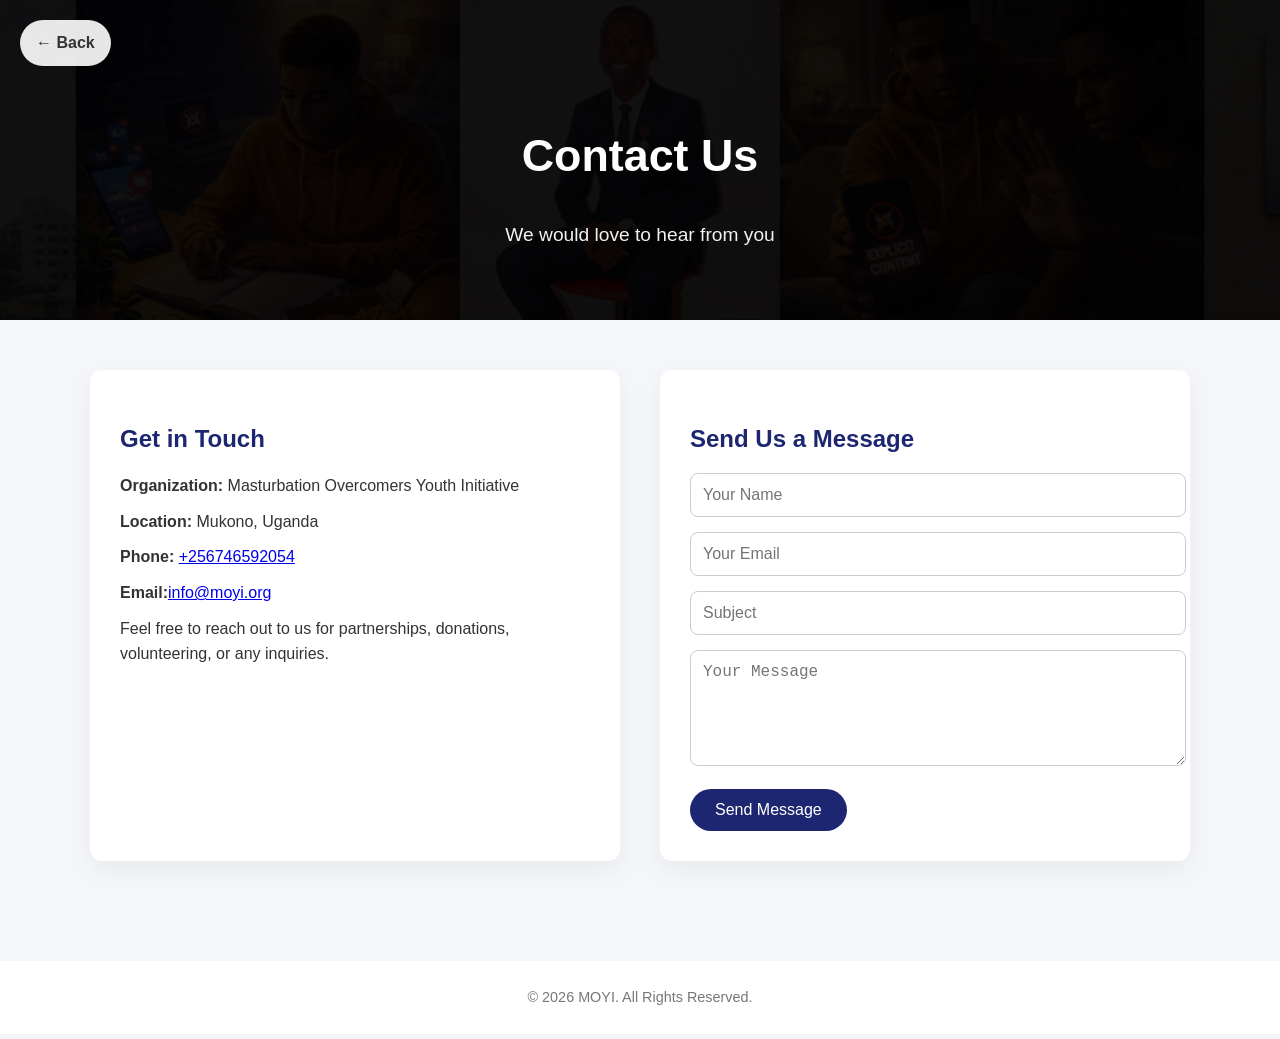
==== contact.html @ 2fb7d0bf "Add files via upload" ====
<!DOCTYPE html>
<html lang="en">
<head>
    <link rel="icon" href="images/favicon.ico" type="image/gif">
    <meta charset="UTF-8">
    <title>MOYI | Contact Us</title>
    <meta name="viewport" content="width=device-width, initial-scale=1.0">
    <style>
        body {
            margin: 0;
            font-family: 'Segoe UI', Tahoma, Geneva, Verdana, sans-serif;
            background-color: #f4f6f9;
            color: #333;
            line-height: 1.6;
        }

            .top-image {
    position: relative;
    height: 320px;
    background: url('images/head bar.jpg') center/cover no-repeat;
}

        .overlay {
            position: absolute;
            inset: 0;
            background: rgba(0,0,0,0.6);
        }

        .top-content {
            position: relative;
            z-index: 2;
            height: 100%;
            display: flex;
            flex-direction: column;
            justify-content: center;
            align-items: center;
            color: #fff;
            text-align: center;
            padding: 20px;
        }

        .top-content h1 {
            font-size: 2.8rem;
            margin-bottom: 10px;
        }

        .top-content p {
            font-size: 1.2rem;
            opacity: 0.95;
        }

        .back-btn {
            position: absolute;
            top: 20px;
            left: 20px;
            z-index: 3;
            background: rgba(255,255,255,0.9);
            color: #333;
            padding: 10px 16px;
            border-radius: 30px;
            text-decoration: none;
            font-weight: 600;
        }

        .container {
            max-width: 1100px;
            margin: auto;
            padding: 50px 20px;
        }

        .contact-grid {
            display: grid;
            grid-template-columns: 1fr 1fr;
            gap: 40px;
        }

        .section {
            background: #fff;
            padding: 30px;
            border-radius: 12px;
            box-shadow: 0 10px 25px rgba(0,0,0,0.05);
        }

        h2 {
            color: #1d2671;
            margin-bottom: 15px;
        }

        .contact-info p {
            margin: 10px 0;
        }

        form input, form textarea {
            width: 100%;
            padding: 12px;
            margin-bottom: 15px;
            border-radius: 8px;
            border: 1px solid #ccc;
            font-size: 1rem;
        }

        form button {
            background: #1d2671;
            color: #fff;
            border: none;
            padding: 12px 25px;
            border-radius: 25px;
            font-size: 1rem;
            cursor: pointer;
        }

        form button:hover {
            opacity: 0.9;
        }

        footer {
            text-align: center;
            padding: 25px;
            color: #777;
            font-size: 0.9rem;
            background: #fff;
            margin-top: 50px;
        }

        @media (max-width: 900px) {
            .contact-grid {
                grid-template-columns: 1fr;
            }
        }
    </style>
</head>
<body>

    <div class="top-image">
        <div class="overlay"></div>
        <a href="index.html" class="back-btn">← Back</a>
        <div class="top-content">
            <h1>Contact Us</h1>
            <p>We would love to hear from you</p>
        </div>
    </div>

    <div class="container">
        <div class="contact-grid">

            <div class="section contact-info">
                <h2>Get in Touch</h2>
                <p><strong>Organization:</strong> Masturbation Overcomers Youth Initiative</p>
                <p><strong>Location:</strong> Mukono, Uganda</p>
                <p><strong>Phone:</strong> <a href="tel:+256746592054">+256746592054</a></p>
                <p><strong>Email:</strong><a href="mailto:moyiuganda@gmail.com">info@moyi.org</p></a>
                <p>
                    Feel free to reach out to us for partnerships, donations,
                    volunteering, or any inquiries.
                </p>
            </div>

            <div class="section">
                <h2>Send Us a Message</h2>
                <form>
                    <input type="text" placeholder="Your Name" required>
                    <input type="email" placeholder="Your Email" required>
                    <input type="text" placeholder="Subject">
                    <textarea rows="5" placeholder="Your Message" required></textarea>
                    <button type="submit">Send Message</button>
                </form>
            </div>

        </div>
    </div>

    <footer>
        &copy; 2026 MOYI. All Rights Reserved.
    </footer>

</body>
</html>
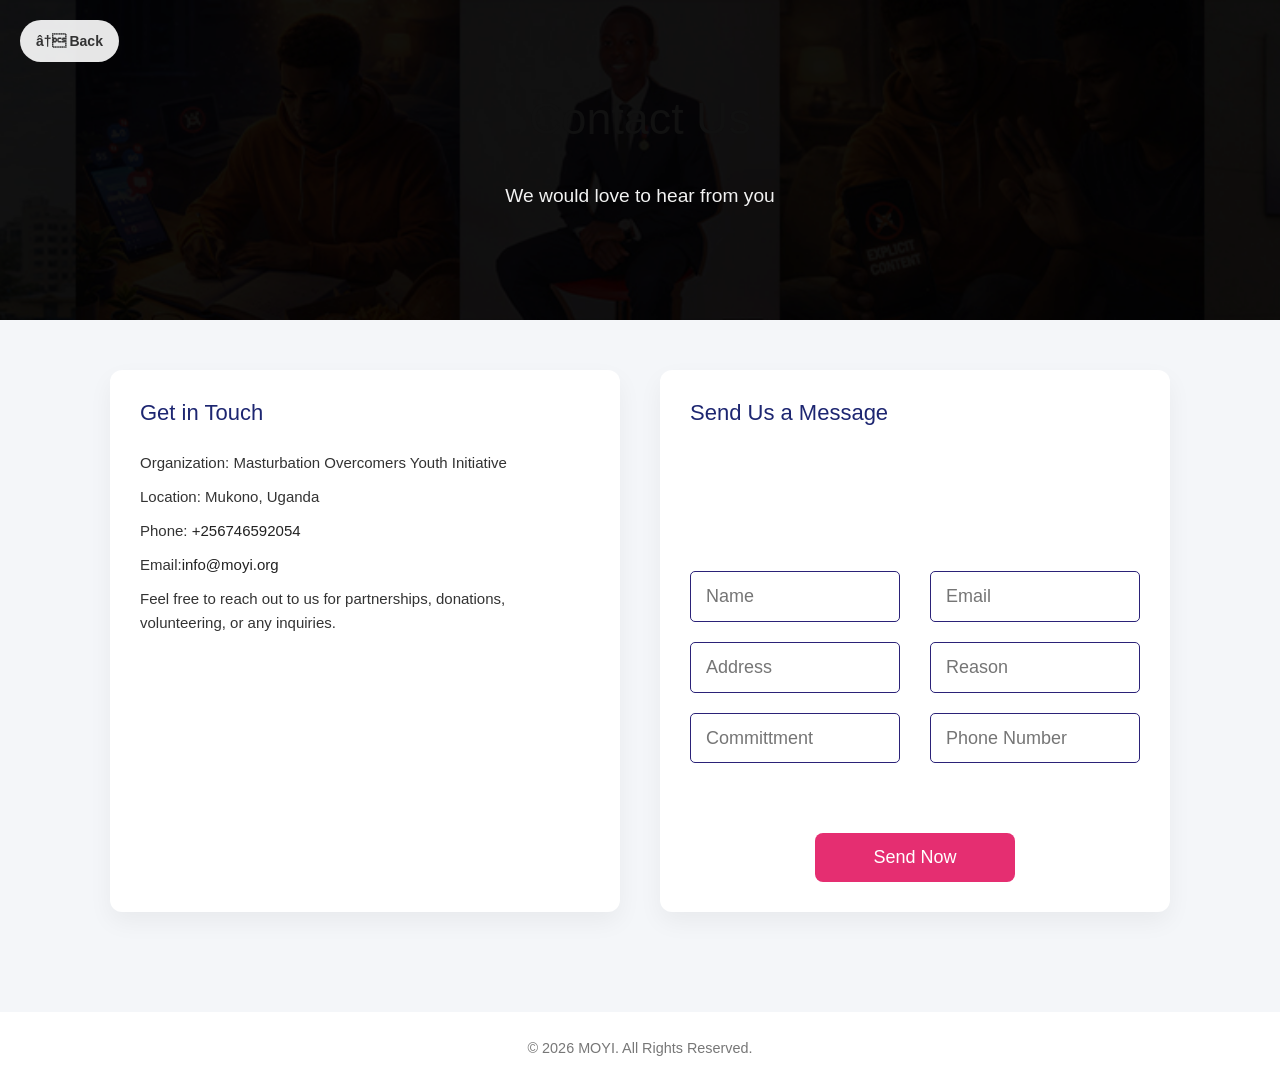
==== commit 0adc501c: "Update contact.html" ====
--- a/contact.html
+++ b/contact.html
@@ -2,6 +2,26 @@
 <!DOCTYPE html>
 <html lang="en">
 <head>
+    <link rel="stylesheet" type="text/css" href="css/bootstrap.min.css">
+      <!-- style css -->
+      <link rel="stylesheet" type="text/css" href="css/style.css">
+      <!-- Responsive-->
+      <link rel="stylesheet" href="css/responsive.css">
+      <!-- fevicon -->
+       <link rel="stylesheet" href="https://cdnjs.cloudflare.com/ajax/libs/font-awesome/6.4.0/css/all.min.css"/>
+      <link rel="icon" href="images/favicon.ico" type="image/gif">
+      <!-- Scrollbar Custom CSS -->
+      <link rel="stylesheet" href="css/jquery.mCustomScrollbar.min.css">
+      <!-- Tweaks for older IEs-->
+      <link rel="stylesheet" href="css/font-awesome.css">
+      <!-- fonts -->
+      <link href="https://fonts.googleapis.com/css?family=Dancing+Script:400,700|Poppins:400,700&display=swap" rel="stylesheet">
+      <!-- owl stylesheets --> 
+      <link rel="stylesheet" href="css/owl.carousel.min.css">
+      <link rel="stylesheet" href="css/owl.theme.default.min.css">
+      <link rel="stylesheet" href="css/jquery.fancybox.min.css" media="screen">
+      <link href="css/gijgo.min.css" rel="stylesheet" type="text/css">
+   </head>
     <link rel="icon" href="images/favicon.ico" type="image/gif">
     <meta charset="UTF-8">
     <title>MOYI | Contact Us</title>
@@ -158,13 +178,79 @@
 
             <div class="section">
                 <h2>Send Us a Message</h2>
-                <form>
-                    <input type="text" placeholder="Your Name" required>
-                    <input type="email" placeholder="Your Email" required>
-                    <input type="text" placeholder="Subject">
-                    <textarea rows="5" placeholder="Your Message" required></textarea>
-                    <button type="submit">Send Message</button>
-                </form>
+                <form id="moyi-contact-form">
+
+      <div class="contact_section_2">
+        <div class="row">
+
+          <div class="col-md-6">
+            <input type="text" class="email_text" placeholder="Name" name="Name" required>
+          </div>
+
+          <div class="col-md-6">
+            <input type="email" class="email_text" placeholder="Email" name="Email" required>
+          </div>
+
+          <div class="col-md-6">
+            <input type="text" class="email_text" placeholder="Address" name="Address">
+          </div>
+
+          <div class="col-md-6">
+            <input type="text" class="email_text" placeholder="Reason" name="Reason">
+          </div>
+
+          <div class="col-md-6">
+            <input type="text" class="email_text" placeholder="Committment" name="Committment">
+          </div>
+
+          <div class="col-md-6">
+            <input type="text" class="email_text" placeholder="Phone Number" name="PhoneNumber">
+          </div>
+
+        </div>
+      </div>
+
+      <div class="book_btn">
+        <a href="javascript:void(0)" id="submitBtn">Send Now</a>
+      </div>
+
+    </form>
+  </div>
+</div>
+<!-- contact section end -->
+
+<!-- EMAILJS SCRIPT -->
+<script src="https://cdn.emailjs.com/dist/email.min.js"></script>
+<script>
+  // Initialize EmailJS with your Public Key
+  emailjs.init("qRbyzxvMyS0HmoZe5");
+
+  // Handle anchor click like a submit
+  document.getElementById("submitBtn").addEventListener("click", function(e) {
+    e.preventDefault();
+    document.getElementById("moyi-contact-form").requestSubmit();
+  });
+
+  // Handle form submit and send EmailJS
+  document.getElementById("moyi-contact-form").addEventListener("submit", function(e) {
+    e.preventDefault();
+
+    emailjs.sendForm(
+      "service_2t8udsm",       // Your Gmail service ID
+      "template_jzqxvci",      // Your EmailJS template ID
+      this
+    ).then(
+      function() {
+        alert("Message sent successfully. MOYI will contact you soon.");
+        document.getElementById("moyi-contact-form").reset();
+      },
+      function(error) {
+        alert("Message not sent. Please try again.");
+        console.error("EmailJS Error:", error);
+      }
+    );
+  });
+</script>
             </div>
 
         </div>
--- a/css/style.css
+++ b/css/style.css
@@ -0,0 +1,1118 @@
+/*--------------------------------------------------------------------- File Name: style.css ---------------------------------------------------------------------*/
+
+
+/*--------------------------------------------------------------------- import Fonts ---------------------------------------------------------------------*/
+
+@import url('https://fonts.googleapis.com/css?family=Rajdhani:300,400,500,600,700');
+@import url('https://fonts.googleapis.com/css?family=Poppins:100,100i,200,200i,300,300i,400,400i,500,500i,600,600i,700,700i,800,800i,900,900i');
+@font-face {
+    font-family: "Righteous";
+    src: url("../fonts/BalooChettan-Regular.ttf");
+    src: url("../fonts/BalooChettan-Regular.ttf");
+}
+
+
+/*****---------------------------------------- 1) font-family: 'Rajdhani', sans-serif;
+ 2) font-family: 'Poppins', sans-serif;
+ ----------------------------------------*****/
+
+
+/*--------------------------------------------------------------------- import Files ---------------------------------------------------------------------*/
+
+@import url(animate.min.css);
+@import url(normalize.css);
+@import url(icomoon.css);
+@import url(css/font-awesome.min.css);
+@import url(meanmenu.css);
+@import url(owl.carousel.min.css);
+@import url(swiper.min.css);
+@import url(slick.css);
+@import url(jquery.fancybox.min_1.css);
+@import url(jquery-ui.css);
+@import url(nice-select.css);
+
+/*--------------------------------------------------------------------- skeleton ---------------------------------------------------------------------*/
+
+* {
+    box-sizing: border-box !important;
+    transition: ease all 0.5s;
+}
+
+html {
+    scroll-behavior: smooth;
+}
+
+body {
+    color: #666666;
+    font-size: 14px;
+    line-height: 1.80857;
+    font-weight: normal;
+    overflow-x: hidden;
+    font-family: 'Poppins', sans-serif;
+}
+
+a {
+    color: #1f1f1f;
+    text-decoration: none !important;
+    outline: none !important;
+    -webkit-transition: all .3s ease-in-out;
+    -moz-transition: all .3s ease-in-out;
+    -ms-transition: all .3s ease-in-out;
+    -o-transition: all .3s ease-in-out;
+    transition: all .3s ease-in-out;
+}
+
+h1,
+h2,
+h3,
+h4,
+h5,
+h6 {
+    letter-spacing: 0;
+    font-weight: normal;
+    position: relative;
+    padding: 0 0 10px 0;
+    font-weight: normal;
+    line-height: normal;
+    color: #111111;
+    margin: 0
+}
+
+h1 {
+    font-size: 24px
+}
+
+h2 {
+    font-size: 22px
+}
+
+h3 {
+    font-size: 18px
+}
+
+h4 {
+    font-size: 16px
+}
+
+h5 {
+    font-size: 14px
+}
+
+h6 {
+    font-size: 13px
+}
+
+*,
+*::after,
+*::before {
+    -webkit-box-sizing: border-box;
+    -moz-box-sizing: border-box;
+    box-sizing: border-box;
+}
+
+h1 a,
+h2 a,
+h3 a,
+h4 a,
+h5 a,
+h6 a {
+    color: #212121;
+    text-decoration: none!important;
+    opacity: 1
+}
+
+button:focus {
+    outline: none;
+}
+
+ul,
+li,
+ol {
+    margin: 0px;
+    padding: 0px;
+    list-style: none;
+}
+
+p {
+    margin: 20px;
+    font-weight: 300;
+    font-size: 15px;
+    line-height: 24px;
+}
+
+a {
+    color: #222222;
+    text-decoration: none;
+    outline: none !important;
+}
+
+a,
+.btn {
+    text-decoration: none !important;
+    outline: none !important;
+    -webkit-transition: all .3s ease-in-out;
+    -moz-transition: all .3s ease-in-out;
+    -ms-transition: all .3s ease-in-out;
+    -o-transition: all .3s ease-in-out;
+    transition: all .3s ease-in-out;
+}
+
+img {
+    max-width: 100%;
+    height: auto;
+}
+
+ :focus {
+    outline: 0;
+}
+
+.paddind_bottom_0 {
+    padding-bottom: 0 !important;
+}
+
+.btn-custom {
+    margin-top: 20px;
+    background-color: transparent !important;
+    border: 2px solid #ddd;
+    padding: 12px 40px;
+    font-size: 16px;
+}
+
+.lead {
+    font-size: 18px;
+    line-height: 30px;
+    color: #767676;
+    margin: 0;
+    padding: 0;
+}
+
+.form-control:focus {
+    border-color: #ffffff !important;
+    box-shadow: 0 0 0 .2rem rgba(255, 255, 255, .25);
+}
+
+.navbar-form input {
+    border: none !important;
+}
+
+.badge {
+    font-weight: 500;
+}
+
+blockquote {
+    margin: 20px 0 20px;
+    padding: 30px;
+}
+
+button {
+    border: 0;
+    margin: 0;
+    padding: 0;
+    cursor: pointer;
+}
+
+.full {
+    float: left;
+    width: 100%;
+}
+
+.layout_padding {
+    padding-top: 90px;
+    padding-bottom: 0px;
+}
+
+.padding_0 {
+    padding: 0px;
+}
+
+
+/* header section start */
+
+.header_section {
+    width: 100%;
+    float: left;
+    background: linear-gradient(to right, #ffffff, #e52e71);
+}
+
+.bg-light {
+    background-color: transparent!important;
+}
+
+.navbar-expand-lg .navbar-nav .nav-link {
+    padding: 0px 20px;
+    font-size: 18px;
+    color: #ffffff;
+}
+.navbar-light .navbar-nav .nav-link:focus, 
+.navbar-light .navbar-nav .nav-link:hover {
+    color: #252525;
+}
+
+.navbar-light .navbar-nav .active>.nav-link, 
+.navbar-light .navbar-nav .nav-link.active, 
+.navbar-light .navbar-nav .nav-link.show, 
+.navbar-light .navbar-nav .show>.nav-link {
+    color: #252525;
+}
+
+.ml-auto, .mx-auto {
+    margin-left: auto!important;
+}
+.login_text {
+    
+}
+.login_text ul{
+    margin: 0px;
+    padding: 0px;
+}
+
+.login_text li {
+    float: left;
+    color: #ffffff;
+    font-size: 18px;
+    padding-left: 20px;
+}
+
+.login_text li a {
+    color: #ffffff;
+}
+
+.login_text a:hover {
+    color: #252525;
+}
+
+/* header section end */
+
+
+/* banner section start */
+
+.banner_section {
+    width: 100%;
+    float: left;
+    background-image: url(../images/banner-bg.png);
+    height: auto;
+    background-size: 100%;
+    padding: 200px 0px;
+    background-repeat: no-repeat;
+}
+
+.banner_taital_main {
+    width: 54%;
+    background-color: #ffffff;
+    height: auto;
+    padding: 20px;
+    margin-top: 75px;
+}
+
+.banner_taital {
+    width: 100%;
+    font-size: 30px;
+    color: #000;
+    font-weight: bold;
+}
+
+.banner_text {
+    width: 100%;
+    font-size: 16px;
+    color: #000;
+    margin-left: 0px;
+}
+
+.appointment_bt {
+    width: 250px;
+    margin-top: 40px;
+}
+
+.appointment_bt a {
+    width: 100%;
+    font-size: 16px;
+    color: #ffffff;
+    background-color: #e52e71;
+    text-align: center;
+    padding: 14px 20px;
+    display: block;
+    border-radius: 40px;
+}
+
+.appointment_bt a:hover {
+    color: #ffffff;
+    background-color: #252525;
+}
+
+
+#my_slider a.carousel-control-next {
+    position: absolute;
+    right: 20px;
+    top: 50%;
+}
+
+#my_slider a.carousel-control-prev {
+    position: absolute;
+    left: 20px;
+    top: 50%;
+}
+
+#my_slider .carousel-control-prev,
+#my_slider .carousel-control-next {
+    width: 55px;
+    height: 55px;
+    background: transparent;
+    opacity: 1;
+    font-size: 40px;
+    color: #ffffff;
+    border-radius: 100%;
+    border: 2px solid #e52e71;
+    font-weight: bold;
+}
+
+#my_slider .carousel-control-prev:hover,
+#my_slider .carousel-control-next:hover,
+#my_slider .carousel-control-prev:focus,
+#my_slider .carousel-control-next:focus {
+    background: #e52e71;
+    color: #ffffff;
+}
+
+
+/* banner section end */
+
+/* services section start */
+
+.gallery_section {
+    width: 100%;
+    float: left;
+    padding-bottom: 90px;
+}
+
+.gallery_taital {
+    width: 100%;
+    float: left;
+    font-size: 40px;
+    color: #1f1f1f;
+    font-weight: bold;
+    text-align: center;
+    text-transform: uppercase;
+}
+
+.gallery_taital::after {
+    content: '';
+    position: absolute;
+    width: 200px;
+    height: 2px;
+    background-color: #000;
+    left: 0px;
+    right: 0px;
+    margin: 0 auto;
+    bottom: 0px;
+}
+
+.gallery_section_2 {
+    width: 100%;
+    float: left;
+    margin-top: 90px;
+}
+
+.image_main {
+    width: 100%;
+    position: relative;
+    margin-top: 30px;
+}
+
+.image_8 {
+    opacity: 1;
+    display: block;
+    width: 100%;
+    height: auto;
+    transition: .5s ease;
+    backface-visibility: hidden;
+}
+
+.text_main {
+    transition: .5s ease;
+    opacity: 0;
+    position: absolute;
+    top: 50%;
+    left: 50%;
+    transform: translate(-50%, -50%);
+    -ms-transform: translate(-50%, -50%);
+    text-align: center;
+    z-index: 5;
+    text-transform: uppercase;
+}
+
+.image_main:hover .image_8 {
+    opacity: ;
+}
+
+.image_main:hover .text_main {
+    opacity: 5;
+}
+
+.image_main:hover .seemore_text {
+    color: #ffffff;
+}
+
+.seemore_text {
+    width: 100%;
+    float: left;
+    text-align: center;
+    font-size: 20px;
+    color: #ffffff;
+    font-weight: 500;
+}
+
+.image_main::after {
+    content: '';
+    position: absolute;
+    width: 100%;
+    height: 100%;
+    background-color: rgba(0, 0, 0, 0.6);
+    left: 0px;
+    right: 0px;
+    margin: 0 auto;
+    top: 0px;
+    display: none;
+}
+
+.image_main:hover::after {
+    content: '';
+    position: absolute;
+    width: 100%;
+    height: 100%;
+    background-color: rgba(0, 0, 0, 0.6);
+    left: 0px;
+    right: 0px;
+    margin: 0 auto;
+    top: 0px;
+    display: block;
+}
+
+.seemore_bt {
+    width: 170px;
+    margin: 0 auto;
+    text-align: center;
+}
+
+.seemore_bt a {
+    width: 100%;
+    float: left;
+    font-size: 16px;
+    color: #ffffff;
+    background-color: #e52e71;
+    text-align: center;
+    padding: 10px 0px;
+    border-radius: 4px;
+    margin-top: 50px;
+    font-weight: 400;
+    text-transform: uppercase;
+}
+
+.seemore_bt a:hover {
+    background-color: #252525;
+    color: #ffffff;
+}
+
+
+/* services section end */
+
+
+/* blog section start */
+
+.blog_section {
+    width: 100%;
+    float: left;
+    padding-bottom: 90px;
+}
+
+.blog_taital {
+    width: 100%;
+    font-size: 40px;
+    color: #1f1f1f;
+    font-weight: bold;
+    text-align: center;
+    text-transform: uppercase;
+}
+
+.blog_taital::after {
+    content: '';
+    position: absolute;
+    width: 200px;
+    height: 2px;
+    background-color: #000;
+    left: 0px;
+    right: 0px;
+    margin: 0 auto;
+    bottom: 0px;
+}
+
+.blog_box {
+    width: 100%;
+    background-color: #ffffff;
+    height: auto;
+    background-repeat: no-repeat;
+    background-size: 100%;
+    padding: 30px 20px;
+    box-shadow: 0px 2px 10px -1px;
+    margin-top: 80px;
+    display: flex;
+}
+
+.blog_box_left {
+    width: 58%;
+}
+
+.blog_box_right {
+    width: 38%;
+    padding-left: 20px;
+}
+
+.good_text {
+    width: 100%;
+    font-size: 24px;
+    color: #161514;
+    font-weight: bold;
+    padding-top: 45px;
+}
+
+.post_text {
+    width: 100%;
+    font-size: 16px;
+    color: #6e6e6e;
+    margin: 0px;
+}
+
+.date_text {
+    float: right;
+}
+
+.lorem_text {
+    width: 100%;
+    font-size: 16px;
+    color: #161514;
+    margin: 0px;
+    padding-top: 20px;
+}
+
+.read_bt_1 {
+    width: 170px;
+    float: left;
+}
+
+.read_bt_1 a {
+    width: 100%;
+    float: left;
+    font-size: 16px;
+    color: #ffffff;
+    background-color: #e52e71;
+    padding: 10px 0px;
+    border-radius: 4px;
+    margin-top: 20px;
+    text-align: center;
+}
+
+.read_bt_1 a:hover {
+    background-color: #252525;
+    color: #ffffff;
+}
+
+
+
+
+/* Zoom In #1 */
+
+.hover01 figure img {
+    -webkit-transform: scale(1);
+    transform: scale(1);
+    -webkit-transition: .3s ease-in-out;
+    transition: .3s ease-in-out;
+}
+
+.hover01 figure:hover img {
+    -webkit-transform: scale(1.3);
+    transform: scale(1.3);
+}
+
+.column {
+    margin: 15px 0px 0;
+    padding: 0;
+}
+
+.column:last-child {
+    padding-bottom: 30px;
+}
+
+.column::after {
+    content: '';
+    clear: both;
+    display: block;
+}
+
+figure {
+    width: 100%;
+    height: 100%;
+    margin: 0;
+    padding: 0;
+    background: #fff;
+    overflow: hidden;
+}
+
+figure:hover+span {
+    bottom: -36px;
+    opacity: 1;
+}
+
+
+/* blog section end */
+
+
+/* about section start */
+
+.about_section {
+    width: 100%;
+    float: left;
+    padding-bottom: 90px;
+}
+
+.about_taital_main {
+    width: 80%;
+    padding-top: 60px;
+}
+
+.padding_left_0 {
+    padding-left: 0px;
+}
+
+.about_taital {
+    width: 100%;
+    float: left;
+    font-size: 40px;
+    color: #161514;
+    font-weight: bold;
+    text-transform: uppercase;
+}
+
+.about_taital::after {
+    content: '';
+    position: absolute;
+    width: 135px;
+    height: 2px;
+    background-color: #000;
+    left: 0px;
+    right: initial;
+    margin: 0 auto;
+    bottom: 10px;
+}
+
+.about_text {
+    width: 100%;
+    float: left;
+    font-size: 16px;
+    color: #161514;
+    margin: 0px;
+    padding-top: 40px;
+}
+
+.readmore_bt {
+    width: 170px;
+    float: left;
+    margin-top: 50px;
+}
+
+.readmore_bt a {
+    width: 100%;
+    float: left;
+    font-size: 16px;
+    color: #ffffff;
+    background-color: #e52e71;
+    text-align: center;
+    padding: 10px 0px;
+    border-radius: 5px;
+    font-weight: bold;
+    text-transform: uppercase;
+}
+
+.readmore_bt a:hover {
+    color: #ffffff;
+    background-color: #252525;
+}
+
+.about_img {
+    width: 100%;
+    float: left;
+}
+
+
+/* about section end */
+
+
+/* contact section start */
+
+.contact_section {
+    width: 100%;
+    float: left;
+    padding-bottom: 90px;
+}
+
+.contact_taital {
+    width: 100%;
+    float: left;
+    font-size: 40px;
+    color: #252525;
+    text-align: center;
+    font-weight: bold;
+    text-transform: uppercase;
+}
+
+.contact_taital::after {
+    content: '';
+    position: absolute;
+    width: 150px;
+    height: 2px;
+    background-color: #252525;
+    left: 0px;
+    right: 0px;
+    margin: 0 auto;
+    bottom: 10px;
+}
+
+.contact_section_2 {
+    width: 100%;
+    margin: 0 auto;
+    text-align: center;
+    padding-top: 120px;
+}
+
+.email_text {
+    width: 100%;
+    float: left;
+    font-size: 18px;
+    color: #393838;
+    margin-bottom: 20px;
+    padding: 10px 15px;
+    background-color: #ffffff;
+    border-radius: 5px;
+    border: 1px solid #2b2278 !important;
+}
+
+select.form-control:not([size]):not([multiple]) {
+    height: 50px;
+    border-radius: 5px;
+    border: 1px solid #2b2278 !important;
+    padding: 10px 20px;
+    font-size: 18px;
+    color: #393838;
+    -webkit-appearance: none;
+    background-image: url(../images/down-arrow.png);
+    background-repeat: no-repeat;
+    background-size: 15px;
+    background-position: 96% center;
+}
+
+span.input-group-addon {
+    background-image: url(../images/calendar-icon.png);
+    width: 30px;
+    background-repeat: no-repeat;
+    background-size: 28px;
+    padding: 19px;
+    background-position: center;
+}
+
+.input-group {
+    width: 100% !important;
+    border: 1px solid #2b2278;
+    padding: 6px 15px;
+    border-radius: 5px;
+    margin-bottom: 20px;
+}
+
+.input-group>.custom-select:not(:last-child),
+.input-group>.form-control:not(:last-child) {
+    border: 0px;
+}
+
+.form-control {
+    padding: 0px;
+}
+
+.gj-timepicker.gj-timepicker-bootstrap .input-group-addon {
+    background: none;
+}
+
+.book_btn {
+    width: 200px;
+    margin: 0 auto;
+    text-align: center;
+}
+
+.book_btn a {
+    width: 100%;
+    float: left;
+    text-align: center;
+    font-size: 18px;
+    color: #ffffff;
+    background-color: #e52e71;
+    padding: 10px;
+    border-radius: 8px;
+    margin-top: 50px;
+}
+
+.book_btn a:hover {
+    color: #ffffff;
+    background-color: #252525;
+}
+
+
+/* contact section end */
+
+
+/* client section start */
+
+.client_section {
+    width: 100%;
+    float: left;
+    background-image: url(../images/client-bg.png);
+    height: auto;
+    padding: 100px 0px;
+    background-repeat: no-repeat;
+    background-attachment: fixed;
+}
+
+.client_section_2 {
+    width: 100%;
+    float: left;
+}
+
+.client_taital {
+    width: 100%;
+    font-size: 30px;
+    color: #e52e71;
+    font-weight: bold;
+    padding-bottom: 0;
+}
+
+.client_text {
+    width: 100%;
+    float: left;
+    font-size: 15px;
+    color: #000;
+    margin-left: 0px;
+}
+
+.client_box{
+    width: 100%;
+    background-color: #ffffff;
+    height: auto;
+    padding: 20px;
+    border-radius: 8px;
+}
+.client_main{
+    width: 100%;
+    display: flex;
+}
+    
+.lorem_text{
+    width: 100%;
+    float: left;
+    font-size: 16px;
+    color: #000;
+    margin: 0px;
+}
+
+.client_img {
+    width: 20%;
+    padding: 20px 0px;
+    display: flex;
+}
+
+.client_name {
+    display: flex;
+    font-size: 20px;
+    color: #000;
+    padding-top: 20px;
+    padding-left: 20px;
+    padding-bottom: 0px;
+}
+
+.repeat_text {
+    width: 100%;
+    margin: 0px;
+    font-size: 16px;
+    color: #282829;
+    padding-left: 20px;
+}
+
+#main_slider a.carousel-control-next {
+    position: absolute;
+    right: -95px;
+    top: 30%;
+}
+
+#main_slider a.carousel-control-prev {
+    position: absolute;
+    left: -95px;
+    top: 30%;
+}
+
+#main_slider .carousel-control-prev,
+#main_slider .carousel-control-next {
+    width: 55px;
+    height: 55px;
+    background: transparent;
+    opacity: 1;
+    font-size: 30px;
+    color: #252525;
+    border-radius: 100%;
+    border: 2px solid #e52e71;
+    font-weight: bold;
+}
+
+#main_slider .carousel-control-prev:hover,
+#main_slider .carousel-control-next:hover,
+#main_slider .carousel-control-prev:focus,
+#main_slider .carousel-control-next:focus {
+    background: #252525;
+    color: #ffffff;
+}
+
+
+
+
+/* client section end */
+
+
+/* footer section start */
+
+.footer_section {
+    width: 100%;
+    float: left;
+    background-color: #252525;
+    height: auto;
+    padding: 95px 0px;
+}
+
+.useful_text {
+    width: 100%;
+    font-size: 24px;
+    color: #ffffff;
+    margin-bottom: 15px;
+    font-weight: bold;
+}
+
+.footer_text {
+    width: 100%;
+    float: left;
+    font-size: 14px;
+    color: #ffffff;
+    margin: 0px;
+}
+
+.footer_menu {
+    width: 100%;
+    float: left;
+}
+
+.footer_menu ul {
+    margin: 0px;
+    padding: 0px;
+}
+
+.footer_menu li {
+    font-size: 14px;
+    color: #ffffff;
+}
+
+.footer_menu li a {
+    color: #ffffff;
+}
+
+.footer_menu li a:hover {
+    color: #e52e71;
+}
+
+.footer_menu li.active a{
+    color: #e52e71;
+}
+
+.dummy_text {
+    width: 30%;
+    float: left;
+    font-size: 14px;
+    color: #ffffff;
+    margin: 0px;
+}
+
+.location_text {
+    width: 100%;
+    float: left;
+}
+
+.location_text ul {
+    margin: 0px;
+    padding: 0px;
+}
+
+.location_text li {
+    font-size: 14px;
+    color: #ffffff;
+    padding: 0px 0px 5px 0px;
+}
+
+.location_text li a {
+    color: #ffffff;
+}
+
+.location_text li a:hover {
+    color: #e52e71;
+}
+
+.padding_left_10 {
+    padding-left: 10px;
+}
+
+
+/* footer section end */
+
+/* copyright section start */
+
+.copyright_section {
+    width: 100%;
+    float: left;
+    background-color: #252525;
+    height: auto;
+    border-top: 1px solid #fff;
+}
+
+.copyright_text {
+    width: 100%;
+    color: #ffffff;
+    text-align: center;
+    font-size: 16px;
+    margin: 0 auto;
+    padding: 20px 0px;
+}
+
+.copyright_text a {
+    color: #ffffff;
+}
+
+.copyright_text a:hover {
+    color: #e52e71;
+}
+.social_links a {
+    text-decoration: none;
+    color: #fff;
+    background: #e52e71;
+    padding: 6px 14px;      /* medium padding */
+    border-radius: 18px;    /* slightly rounded */
+    font-size: 14px;        /* readable font size */
+    transition: 0.3s;
+    display: inline-block;
+}
+
+.social_links a:hover {
+    background: #ff6fae;
+}
+
+
+/* copyright section end */
+
--- a/css/responsive.css
+++ b/css/responsive.css
@@ -0,0 +1,724 @@
+/*--------------------------------------------------------------------- File Name: responsive.css ---------------------------------------------------------------------*/
+
+
+/*------------------------------------------------------------------- 991px x 768px ---------------------------------------------------------------------*/
+
+@media only screen and (min-width: 768px) and (max-width: 991px) {
+    .header-search {
+        padding: 15px 0px;
+    }
+}
+
+
+/*------------------------------------------------------------------- 767px x 599px ---------------------------------------------------------------------*/
+
+@media only screen and (min-width: 599px) and (max-width: 767px) {
+    .logo {
+        text-align: center;
+    }
+    .cart-content-right {
+        padding-bottom: 5px;
+    }
+    .mg {
+        margin: 0px 0px;
+    }
+    .menu-area-main {
+        height: 256px;
+        overflow-y: auto;
+    }
+    .megamenu>.row [class*="col-"] {
+        padding: 0px;
+    }
+    .menu-area-main .megamenu .men-cat {
+        padding: 0px 15px;
+    }
+    .menu-area-main .megamenu .women-cat {
+        padding: 0px 15px;
+    }
+    .menu-area-main .megamenu .el-cat {
+        padding: 0px 15px;
+    }
+    .mean-container .mean-nav ul li a.mean-expand {
+        height: 19px;
+    }
+    .category-box.women-box {
+        display: none;
+    }
+    .cart-box {
+        display: inline-block;
+        margin: 0px 30px;
+    }
+    .wish-box {
+        float: none;
+        margin: 0px 30px;
+        display: inline-block;
+    }
+    .menu-add {
+        display: none;
+    }
+    .category-box {
+        display: none;
+    }
+    .mean-container .mean-nav ul li ol {
+        padding: 0px;
+    }
+    .mean-container .mean-nav ul li a {
+        padding: 10px 20px;
+        width: 94.8%;
+    }
+    .mean-container .mean-nav ul li li a {
+        width: 92%;
+        padding: 1em 4%;
+    }
+    .mean-container .mean-nav ul li li li a {
+        width: 100%;
+    }
+    .header-search {
+        padding: 15px 0px;
+    }
+    #collapseFilter.d-md-block {
+        padding: 30px 0px;
+    }
+}
+
+
+/*------------------------------------------------------------------- 599px x 280px ---------------------------------------------------------------------*/
+
+@media only screen and (min-width: 280px) and (max-width: 599px) {
+    .cart-content-right {
+        padding-bottom: 5px;
+    }
+    .megamenu>.row [class*="col-"] {
+        padding: 0px;
+    }
+    .menu-area-main .megamenu .men-cat {
+        padding: 0px 15px;
+    }
+    .menu-area-main .megamenu .women-cat {
+        padding: 0px 15px;
+    }
+    .menu-area-main .megamenu .el-cat {
+        padding: 0px 15px;
+    }
+    .mean-container .mean-nav ul li a {
+        padding: 1em 4%;
+        width: 92%;
+    }
+    .mean-container .mean-nav ul li li a {
+        width: 90%;
+        padding: 1em 5%;
+    }
+    .mean-container .sub-full.megamenu-categories ol li a {
+        padding: 5px 0px;
+        text-transform: capitalize;
+        width: 100%;
+    }
+    .megamenu .sub-full.megamenu-categories .women-box .banner-up-text a {
+        width: auto;
+        border: none;
+        float: none;
+    }
+    .menu-area-main {
+        height: 45px;
+        overflow-y: auto;
+    }
+    .mean-container .mean-nav ul li a.mean-expand {
+        top: 0;
+    }
+}
+
+@media (min-width: 992px) and (max-width: 1199px) {
+
+    #my_slider a.carousel-control-prev {
+        position: absolute;
+        left: -60px;
+        right: 0px;
+        top: 103%;
+    }
+    #my_slider a.carousel-control-next {
+        position: absolute;
+        right: -60px;
+        left: 0px;
+        top: 103%;
+    }
+
+    #my_slider .carousel-control-prev, 
+    #my_slider .carousel-control-next {
+        margin: 0 auto;
+        width:40px;
+        height: 40px;
+    }
+
+    .banner_section{
+        background-size: cover;
+        padding: 120px 0px;
+    }
+
+    .banner_taital_main {
+        width: 65%;
+        background-color: rgb(255, 255, 255, 0.5);
+    }
+
+    .gallery_section_2 {
+        margin-top: 50px;
+    }
+
+    .seemore_text {
+        font-size: 18px;
+    }
+
+    .blog_box_left {
+        width: 50%;
+    }
+
+    .blog_box_right {
+        width: 50%;
+        padding-left: 20px;
+    }
+
+    .good_text {
+        padding-top: 25px;
+    }
+
+    .lorem_text {
+        font-size: 14px;
+        padding-top: 5px;
+    }
+
+    .about_taital_main {
+        width: 100%;
+        padding-top: 15px;
+    }
+
+    .about_text {
+        font-size: 14px;
+        padding-top: 10px;
+    }
+
+    .about_img {
+        width: 100%;
+        float: left;
+        height: 400px;
+    }
+    .gallery_section {
+        padding-bottom: 90px;
+    }
+
+    .client_section {
+        background-size: cover;
+    }
+    .client_taital {
+        font-size: 24px;
+    }
+    .client_text {
+        font-size: 14px;
+        margin: 10px 0px 0px 0px;
+    }
+
+    .client_box {
+        padding: 20px 10px;
+    }
+
+    .repeat_text {
+        font-size: 12px;
+        padding-left: 15px;
+    }
+
+    .client_name {
+        padding-top: 13px;
+        padding-left: 15px;
+    }
+
+    #main_slider .carousel-control-prev, 
+    #main_slider .carousel-control-next {
+        margin: 0 auto;
+        text-align: center;
+        width: 50px;
+        height: 50px;
+    }
+    #main_slider a.carousel-control-prev {
+        position: absolute;
+        left: -60px;
+        right: 0px;
+        top: 113%;
+    }
+
+    #main_slider a.carousel-control-next {
+        position: absolute;
+        right: -60px;
+        left: 0px;
+        top: 113%;
+    }
+
+    .dummy_text {
+        width: 40%;
+    }
+
+}
+
+@media (min-width: 768px) and (max-width: 991px) {
+
+    #my_slider a.carousel-control-prev {
+        position: absolute;
+        left: -60px;
+        right: 0px;
+        top: 103%;
+    }
+    #my_slider a.carousel-control-next {
+        position: absolute;
+        right: -60px;
+        left: 0px;
+        top: 103%;
+    }
+
+    #my_slider .carousel-control-prev, 
+    #my_slider .carousel-control-next {
+        margin: 0 auto;
+        width:40px;
+        height: 40px;
+    }
+
+    .navbar-toggler {
+        background-color: #fff;
+        border: 1px solid #252525;
+    }
+
+    .navbar-expand-lg .navbar-nav .nav-link {
+        text-align: center;
+    }
+
+    .login_text {
+        text-align: center;
+        width: 100%;
+    }
+
+    .login_text ul {
+        display: inline-block;
+    }
+
+    .banner_section{
+        background-size: cover;
+        padding: 70px 0px;
+    }
+
+    .banner_taital_main {
+        width: 87%;
+        background-color: rgb(255, 255, 255, 0.5);
+    }
+
+    .gallery_section_2 {
+        margin-top: 50px;
+    }
+
+    .seemore_text {
+        font-size: 18px;
+    }
+
+    .blog_box_left {
+        width: 50%;
+    }
+
+    .blog_box_right {
+        width: 50%;
+        padding-left: 20px;
+    }
+
+    .good_text {
+        padding-top: 0px;
+    }
+
+    .lorem_text {
+        font-size: 13px;
+        padding-top: 5px;
+    }
+
+    .gallery_section {
+        padding-bottom: 90px;
+    }
+
+    .about_taital_main {
+        width: 100%;
+        padding-top: 0px;
+    }
+
+    .about_text {
+        font-size: 14px;
+        padding-top: 10px;
+    }
+
+    .about_img {
+        width: 100%;
+        float: left;
+        height: 400px;
+    }
+
+    .about_section {
+        padding-bottom: 90px;
+    }
+
+    .client_taital {
+        font-size: 20px;
+    }
+    .client_text {
+        font-size: 14px;
+        margin: 10px 0px 0px 0px;
+    }
+
+    .client_box {
+        padding: 20px 10px;
+    }
+
+    .repeat_text {
+        font-size: 12px;
+        padding-left: 15px;
+    }
+
+    .client_name {
+        padding-top: 13px;
+        padding-left: 15px;
+    }
+
+    #main_slider .carousel-control-prev, 
+    #main_slider .carousel-control-next {
+        margin: 0 auto;
+        text-align: center;
+        width: 50px;
+        height: 50px;
+    }
+    #main_slider a.carousel-control-prev {
+        position: absolute;
+        left: -60px;
+        right: 0px;
+        top: 113%;
+    }
+
+    #main_slider a.carousel-control-next {
+        position: absolute;
+        right: -60px;
+        left: 0px;
+        top: 113%;
+    }
+
+
+}
+
+@media (min-width: 576px) and (max-width: 767px) {
+
+    #my_slider a.carousel-control-prev {
+        position: absolute;
+        left: -60px;
+        right: 0px;
+        top: 103%;
+    }
+    #my_slider a.carousel-control-next {
+        position: absolute;
+        right: -60px;
+        left: 0px;
+        top: 103%;
+    }
+
+    #my_slider .carousel-control-prev, 
+    #my_slider .carousel-control-next {
+        margin: 0 auto;
+        width:40px;
+        height: 40px;
+    }
+
+    .navbar-brand {
+        width: 50%;
+    }
+
+    .navbar-toggler {
+        background-color: #fff;
+        border: 1px solid #252525;
+    }
+
+    .navbar-expand-lg .navbar-nav .nav-link {
+        text-align: center;
+    }
+
+    .login_text {
+        text-align: center;
+        width: 100%;
+    }
+
+    .login_text ul {
+        display: inline-block;
+    }
+
+    .banner_section{
+        background-size: cover;
+        padding: 70px 0px;
+    }
+
+    .banner_taital_main {
+        width: 87%;
+        background-color: rgb(255, 255, 255, 0.5);
+    }
+
+    .banner_taital {
+        width: 100%;
+        font-size: 22px;
+        padding-bottom: 0px;
+    }    
+
+    .banner_text {
+        font-size: 14px;
+    }
+
+    .gallery_taital {
+        font-size: 30px;
+    }
+    .gallery_section_2{
+        margin-top: 20px;
+    }
+
+    .blog_box{
+        display: block;
+    }
+
+    .blog_box_left {
+        width: 100%;
+    }
+    .blog_box_right {
+        width: 100%;
+        padding-left: 0px;
+    }
+    .lorem_text {
+        float: none;
+        font-size: 14px;
+    }
+
+    .read_bt_1 {
+        float: none;
+    }
+
+    .read_bt_1 a {
+        float: none;
+        display: block;
+    }
+
+    .about_taital{
+        font-size: 30px;
+    }
+
+    .about_taital_main {
+        width: 100%;
+        padding-top: 0px;
+    }
+    .about_text {
+        font-size: 14px;
+        padding-top: 20px;
+    }
+    .about_img {
+        margin-top: 50px;
+    }
+    .gallery_section {
+        padding-bottom: 90px;
+    }
+    .about_section .row {
+        display: flex;
+        flex-direction: column-reverse;
+    }
+    .contact_taital{
+        font-size: 30px;
+    }
+
+    .client_section{
+        background-size: cover;
+    }
+
+    .client_box {
+        margin-top: 20px;
+    }
+
+    .repeat_text {
+        font-size: 14px;
+    }
+    .useful_text {
+        margin-bottom: 0px;
+        padding-top: 30px;
+    }
+
+    .footer_section {
+        padding: 50px 0px;
+    }
+
+
+    #main_slider .carousel-control-prev, 
+    #main_slider .carousel-control-next {
+        margin: 0 auto;
+        text-align: center;
+        width: 50px;
+        height: 50px;
+    }
+    #main_slider a.carousel-control-prev {
+        position: absolute;
+        left: -60px;
+        right: 0px;
+        top: 104%;
+    }
+
+    #main_slider a.carousel-control-next {
+        position: absolute;
+        right: -60px;
+        left: 0px;
+        top: 104%;
+    }
+
+
+
+
+}
+
+@media (max-width: 575px) {
+
+    #my_slider a.carousel-control-prev {
+        position: absolute;
+        left: -60px;
+        right: 0px;
+        top: 103%;
+        display: none;
+    }
+    #my_slider a.carousel-control-next {
+        position: absolute;
+        right: -60px;
+        left: 0px;
+        top: 103%;
+        display: none;
+    }
+
+ 
+    .navbar-brand {
+        width: 50%;
+    }
+
+    .navbar-toggler {
+        background-color: #fff;
+        border: 1px solid #252525;
+    }
+
+    .navbar-expand-lg .navbar-nav .nav-link {
+        text-align: center;
+    }
+
+    .login_text {
+        text-align: center;
+        width: 100%;
+    }
+
+    .login_text ul {
+        display: inline-block;
+    }
+
+    .banner_section{
+        background-size: cover;
+        padding: 0px;
+    }
+
+    .banner_taital_main {
+        width: 100%;
+        background-color: rgb(255, 255, 255, 0.5);
+    }
+
+    .banner_taital {
+        width: 100%;
+        font-size: 22px;
+        padding-bottom: 0px;
+    }    
+
+    .banner_text {
+        font-size: 14px;
+    }
+
+    .gallery_taital {
+        font-size: 30px;
+    }
+    .gallery_section_2{
+        margin-top: 20px;
+    }
+
+    .blog_box{
+        display: block;
+    }
+
+    .blog_box_left {
+        width: 100%;
+    }
+    .blog_box_right {
+        width: 100%;
+        padding-left: 0px;
+    }
+    .lorem_text {
+        float: none;
+        font-size: 14px;
+    }
+
+    .read_bt_1 {
+        float: none;
+    }
+
+    .read_bt_1 a {
+        float: none;
+        display: block;
+    }
+
+    .about_taital{
+        font-size: 30px;
+    }
+
+    .about_taital_main {
+        width: 100%;
+        padding-top: 60px;
+    }
+    .about_text {
+        font-size: 14px;
+        padding-top: 20px;
+    }
+    .gallery_section {
+        padding-bottom: 90px;
+    }
+    .contact_taital{
+        font-size: 30px;
+    }
+
+    .client_section{
+        background-size: cover;
+    }
+
+    .client_box {
+        margin-top: 20px;
+    }
+
+    .repeat_text {
+        font-size: 14px;
+    }
+    .useful_text {
+        margin-bottom: 0px;
+        padding-top: 30px;
+    }
+
+    #main_slider .carousel-control-prev, 
+    #main_slider .carousel-control-next {
+        margin: 0 auto;
+        text-align: center;
+    }
+    #main_slider a.carousel-control-prev {
+        position: absolute;
+        left: -60px;
+        right: 0px;
+        top: 103%;
+    }
+
+    #main_slider a.carousel-control-next {
+        position: absolute;
+        right: -60px;
+        left: 0px;
+        top: 103%;
+    }
+
+    .footer_section {
+        padding: 50px 0px;
+    }
+
+}
--- a/css/gijgo.min.css
+++ b/css/gijgo.min.css
@@ -0,0 +1 @@
+.gj-button-md,.gj-text-align-center{text-align:center}.gj-button-md,.gj-modal{overflow:hidden;outline:0}.gj-button-md,.gj-button-md-group{position:relative;vertical-align:middle}.gj-button,.gj-button-md,.gj-cursor-pointer{cursor:pointer}.gj-button{background-color:#f5f5f5;border:1px solid #ddd;color:#000;border-radius:3px;padding:6px 10px}.gj-unselectable{-webkit-touch-callout:none;-webkit-user-select:none;-khtml-user-select:none;-moz-user-select:none;-ms-user-select:none;user-select:none}.gj-row{display:-webkit-box;display:-ms-flexbox;display:flex;-ms-flex-wrap:wrap;flex-wrap:wrap}.gj-margin-left-5{margin-left:5px}.gj-margin-left-10{margin-left:10px}.gj-width-full{width:100%}.gj-font-size-16{font-size:16px}.gj-hidden{display:none}.gj-button-md{background:0 0;border:none;border-radius:2px;color:rgba(0,0,0,.87);height:36px;margin:0;min-width:64px;padding:0 16px;display:inline-block;font-family:Roboto,Helvetica,Arial,sans-serif;font-size:1rem;font-weight:500;text-transform:uppercase;letter-spacing:0;will-change:box-shadow;transition:box-shadow .2s cubic-bezier(.4,0,1,1),background-color .2s cubic-bezier(.4,0,.2,1),color .2s cubic-bezier(.4,0,.2,1);text-decoration:none;line-height:36px;-webkit-user-select:none;-moz-user-select:none;-ms-user-select:none;user-select:none}.gj-button-md:hover{background-color:rgba(158,158,158,.2)}.gj-button-md:disabled{color:rgba(0,0,0,.26);background:0 0}.gj-button-md .gj-icon,.gj-button-md .material-icons{vertical-align:middle}.gj-button-md.gj-button-md-icon{width:24px;height:31px;min-width:24px;padding:0;display:table}ul.gj-list-bootstrap li [data-role=image],ul.gj-list-md li [data-role=checkbox],ul.gj-list-md li [data-role=image]{height:24px;width:24px}.gj-button-md.gj-button-md-icon .gj-icon,.gj-button-md.gj-button-md-icon .material-icons{display:table-cell;margin-right:0;width:24px;height:24px}.gj-button-md.active{background-color:rgba(158,158,158,.4)}.gj-button-md-group{display:inline-block}.gj-textbox-md{border:none;border-bottom:1px solid rgba(0,0,0,.42);display:block;font-family:Helvetica,Arial,sans-serif;font-size:16px;line-height:16px;padding:4px 0;margin:0;width:100%;background:0 0;text-align:left;color:rgba(0,0,0,.87)}.gj-textbox-md:active,.gj-textbox-md:focus{border-bottom:2px solid rgba(0,0,0,.42);outline:0}.gj-textbox-md::placeholder{color:#8e8e8e}.gj-textbox-md:-ms-input-placeholder{color:#8e8e8e}.gj-textbox-md::-ms-input-placeholder{color:#8e8e8e}.gj-md-spacer-24{min-width:24px;width:24px;display:inline-block}.gj-md-spacer-32{min-width:32px;width:32px;display:inline-block}.gj-modal{position:fixed;top:0;right:0;bottom:0;left:0;z-index:1203;display:none;-webkit-overflow-scrolling:touch;background-color:rgba(0,0,0,.54118);transition:.2s ease opacity;will-change:opacity}ul.gj-list li [data-role=wrapper]{display:table;width:100%}ul.gj-list li [data-role=checkbox],ul.gj-list li [data-role=image]{display:table-cell;vertical-align:middle;text-align:center}ul.gj-list li [data-role=display]{display:table-cell;vertical-align:middle;cursor:pointer}ul.gj-list li [data-role=display]:empty:before{content:"\200b"}ul.gj-list-bootstrap{padding-left:0;margin-bottom:0}ul.gj-list-bootstrap li{padding:0}ul.gj-list-bootstrap li [data-role=wrapper]{padding:0 10px}ul.gj-list-bootstrap li [data-role=checkbox]{width:24px;padding:3px}ul.gj-list-bootstrap li [data-role=display]{padding:8px 0 8px 4px}.list-group-item.active ul li,.list-group-item.active:focus ul li,.list-group-item.active:hover ul li{text-shadow:none;color:initial}ul.gj-list-md{padding:0;list-style:none;line-height:24px;letter-spacing:0;color:#616161}.gj-picker-md,ul.gj-list-md li{font-family:Roboto,Helvetica,Arial,sans-serif;font-size:16px;font-weight:400;letter-spacing:.04em;line-height:1}ul.gj-list-md li{display:list-item;list-style-type:none;padding:0;min-height:unset;box-sizing:border-box;align-items:center;cursor:default;overflow:hidden;-webkit-flex-direction:row;-ms-flex-direction:row;flex-direction:row;-webkit-flex-wrap:nowrap;-ms-flex-wrap:nowrap;flex-wrap:nowrap}ul.gj-list-md li [data-role=display]{padding:8px 0 8px 5px;order:0;flex-grow:2;text-decoration:none;box-sizing:border-box;align-items:center;text-align:left;color:rgba(0,0,0,.87)}ul.gj-list-md li.disabled>[data-role=wrapper]>[data-role=display]{color:#9E9E9E}.gj-list-md-active{background:#e0e0e0;color:#3f51b5}.gj-picker{position:absolute;z-index:1203;background-color:#fff}.gj-picker .selected{color:#fff}.gj-picker-md{color:rgba(0,0,0,.87);border:1px solid #E0E0E0}.gj-modal .gj-picker-md{border:0}.gj-picker-md [role=header]{color:rgba(255,255,255,.54);display:flex;background:#2196f3;align-items:baseline;user-select:none;justify-content:center}.gj-picker-md [role=footer]{float:right;padding:10px}.gj-picker-md [role=footer] button.gj-button-md{color:#2196f3;font-weight:700;font-size:13px}.gj-picker-bootstrap{border:1px solid #E0E0E0}.gj-picker-bootstrap .selected{color:#888}.gj-picker-bootstrap [role=header]{background:#eee;color:#AAA}@font-face{font-family:gijgo-material;src:url(../fonts/gijgo-material.eot);src:url(../fonts/gijgo-material.eot#iefix) format('embedded-opentype'),url(../fonts/gijgo-material.ttf) format('truetype'),url(../fonts/gijgo-material.woff) format('woff'),url(../images/gijgo-material.svg#gijgo-material) format('svg');font-weight:400;font-style:normal}.gj-icon{font-family:gijgo-material!important;font-size:24px;speak:none;font-style:normal;font-weight:400;font-variant:normal;text-transform:none;line-height:1;letter-spacing:0;-webkit-font-feature-settings:"liga";-moz-font-feature-settings:"liga=1";-moz-font-feature-settings:"liga";-ms-font-feature-settings:"liga" 1;font-feature-settings:"liga";-webkit-font-variant-ligatures:discretionary-ligatures;font-variant-ligatures:discretionary-ligatures;-webkit-font-smoothing:antialiased;-moz-osx-font-smoothing:grayscale}.gj-icon.undo:before{content:"\e900"}.gj-icon.vertical-align-top:before{content:"\e901"}.gj-icon.vertical-align-center:before{content:"\e902"}.gj-icon.vertical-align-bottom:before{content:"\e903"}.gj-icon.arrow-dropup:before{content:"\e904"}.gj-icon.clock:before{content:"\e905"}.gj-icon.refresh:before{content:"\e906"}.gj-icon.last-page:before{content:"\e907"}.gj-icon.first-page:before{content:"\e908"}.gj-icon.cancel:before{content:"\e909"}.gj-icon.clear:before{content:"\e90a"}.gj-icon.check-circle:before{content:"\e90b"}.gj-icon.delete:before{content:"\e90c"}.gj-icon.arrow-upward:before{content:"\e90d"}.gj-icon.arrow-forward:before{content:"\e90e"}.gj-icon.arrow-downward:before{content:"\e90f"}.gj-icon.arrow-back:before{content:"\e910"}.gj-icon.list-numbered:before{content:"\e911"}.gj-icon.list-bulleted:before{content:"\e912"}.gj-icon.indent-increase:before{content:"\e913"}.gj-icon.indent-decrease:before{content:"\e914"}.gj-icon.redo:before{content:"\e915"}.gj-icon.align-right:before{content:"\e916"}.gj-icon.align-left:before{content:"\e917"}.gj-icon.align-justify:before{content:"\e918"}.gj-icon.align-center:before{content:"\e919"}.gj-icon.strikethrough:before{content:"\e91a"}.gj-icon.italic:before{content:"\e91b"}.gj-icon.underlined:before{content:"\e91c"}.gj-icon.bold:before{content:"\e91d"}.gj-icon.arrow-dropdown:before{content:"\e91e"}.gj-icon.done:before{content:"\e91f"}.gj-icon.pencil:before{content:"\e920"}.gj-icon.minus:before{content:"\e921"}.gj-icon.plus:before{content:"\e922"}.gj-icon.chevron-up:before{content:"\e923"}.gj-icon.chevron-right:before{content:"\e924"}.gj-icon.chevron-down:before{content:"\e925"}.gj-icon.chevron-left:before{content:"\e926"}.gj-icon.event:before{content:"\e927"}.gj-draggable{cursor:move}.gj-resizable-handle{position:absolute;font-size:.1px;display:block;-ms-touch-action:none;touch-action:none;z-index:1203}.gj-dialog-bootstrap [data-role=title],.gj-dialog-bootstrap4 [data-role=title]{display:inline}.gj-dialog-bootstrap,.gj-dialog-bootstrap4,.gj-dialog-md{z-index:1202;overflow:hidden}.gj-resizable-n{cursor:n-resize;height:7px;width:100%;top:-5px;left:0}.gj-resizable-e{cursor:e-resize;width:7px;right:-5px;top:0;height:100%}.gj-resizable-s{cursor:s-resize;height:7px;width:100%;bottom:-5px;left:0}.gj-resizable-w{cursor:w-resize;width:7px;left:-5px;top:0;height:100%}.gj-resizable-se{cursor:se-resize;width:12px;height:12px;right:1px;bottom:1px}.gj-resizable-sw{cursor:sw-resize;width:9px;height:9px;left:-5px;bottom:-5px}.gj-resizable-nw{cursor:nw-resize;width:9px;height:9px;left:-5px;top:-5px}.gj-resizable-ne{cursor:ne-resize;width:9px;height:9px;right:-5px;top:-5px}.gj-dialog-footer{position:absolute;bottom:0;width:100%;margin-top:0}.gj-dialog-scrollable [data-role=body]{overflow-x:hidden;overflow-y:scroll}.gj-dialog-bootstrap [data-role=close]{line-height:1.42857143}.gj-dialog-bootstrap4 [data-role=close]{line-height:1.5}.gj-dialog-md{background-color:#FFF;border:none;box-shadow:0 11px 15px -7px rgba(0,0,0,.2),0 24px 38px 3px rgba(0,0,0,.14),0 9px 46px 8px rgba(0,0,0,.12);box-sizing:border-box;position:relative;display:-webkit-box;display:-webkit-flex;display:-ms-flexbox;display:flex;-webkit-box-orient:vertical;-webkit-box-direction:normal;-webkit-flex-direction:column;-ms-flex-direction:column;flex-direction:column;-webkit-background-clip:padding-box;background-clip:padding-box;outline:0}.gj-dialog-md-header{padding:24px 24px 0;font-family:Roboto,Helvetica,Arial,sans-serif}.gj-dialog-md-title{margin:0;font-weight:400;display:inline;line-height:28px;font-size:20px}.gj-dialog-md-close{-webkit-appearance:none;padding:0;cursor:pointer;background:0 0;border:0;float:right;line-height:28px;font-size:28px}.gj-dialog-md-body{padding:20px 24px 24px;color:rgba(0,0,0,.54);font-family:Helvetica,Arial,sans-serif;font-size:14px;font-weight:400;line-height:20px}.gj-dialog-md-footer{padding:8px 8px 8px 24px;display:-webkit-flex;display:-ms-flexbox;display:flex;-webkit-flex-direction:row-reverse;-ms-flex-direction:row-reverse;flex-direction:row-reverse;-webkit-flex-wrap:wrap;-ms-flex-wrap:wrap;flex-wrap:wrap;box-sizing:border-box}.gj-dialog-md-footer>:first-child{margin-right:0}.gj-dialog-md-footer>*{margin-right:8px;height:36px}DIV.gj-grid-wrapper{margin:auto;position:relative;clear:both;z-index:1}TABLE.gj-grid{margin:auto;border-collapse:collapse;width:100%;table-layout:fixed}TABLE.gj-grid THEAD TH [data-role=selectAll]{margin:auto}table.gj-grid-bootstrap thead th [data-role=sorticon],table.gj-grid-md thead th [data-role=sorticon]{margin-left:5px}TABLE.gj-grid THEAD TH [data-role=title],TABLE.gj-grid THEAD TH [data-role=sorticon]{display:inline-block}TABLE.gj-grid THEAD TH{overflow:hidden;text-overflow:ellipsis}TABLE.gj-grid.autogrow-header-row THEAD TH{overflow:auto;text-overflow:initial;white-space:pre-wrap;-ms-word-break:break-word;word-break:break-word}TABLE.gj-grid>tbody>tr>td{overflow:hidden;position:relative}table.gj-grid tbody div[data-role=display]{vertical-align:middle;text-indent:0;white-space:pre-wrap;-ms-word-break:break-word;word-break:break-word}table.gj-grid.fixed-body-rows tbody div[data-role=display]{overflow:hidden;text-overflow:ellipsis;white-space:nowrap;-ms-word-break:initial;word-break:initial}table.gj-grid tfoot DIV[data-role=display]{vertical-align:middle;text-indent:0;display:flex}TABLE.gj-grid .fa{padding:2px}TABLE.gj-grid>tbody>tr>td>div{padding:2px;overflow:hidden}DIV.gj-grid-wrapper DIV.gj-grid-loading-cover{background:#BBB;opacity:.5;position:absolute;vertical-align:middle}DIV.gj-grid-wrapper DIV.gj-grid-loading-text{position:absolute;font-weight:700}table.gj-grid-bootstrap thead th{background-color:#f5f5f5;vertical-align:middle}table.gj-grid-bootstrap thead th [data-role=sorticon] i.gj-icon,table.gj-grid-bootstrap thead th [data-role=sorticon] i.material-icons{position:absolute;font-size:20px;top:15px}table.gj-grid-bootstrap tbody tr td div[data-role=display]{padding:0}.gj-grid-bootstrap-4 .gj-checkbox-bootstrap{display:inline-block;padding-top:2px}.gj-grid-bootstrap-4 tbody tr.active{background-color:rgba(0,0,0,.075)}.gj-grid-md{position:relative;border:1px solid #e0e0e0;border-collapse:collapse;white-space:nowrap;font-size:13px;font-family:Roboto,Helvetica,Arial,sans-serif;background-color:#fff}.gj-grid-md td:first-of-type,.gj-grid-md th:first-of-type{padding-left:24px}.gj-grid-md td,.gj-grid-md th{padding:12px 18px;position:relative;box-sizing:border-box}.gj-grid-md th{vertical-align:bottom;font-weight:700;line-height:31px;letter-spacing:0;height:56px;font-size:12px;color:rgba(0,0,0,.54);text-align:right}.gj-grid-md td{height:48px;border-top:1px solid #e0e0e0;border-bottom:1px solid #e0e0e0;text-align:left;color:rgba(0,0,0,.87)}.gj-grid-bootstrap tbody tr.gj-grid-top-border td,.gj-grid-md tbody tr.gj-grid-top-border td{border-top:2px solid #777}.gj-grid-bootstrap tbody tr.gj-grid-bottom-border td,.gj-grid-md tbody tr.gj-grid-bottom-border td{border-bottom:2px solid #777}.gj-grid-md tbody tr{position:relative;height:48px;transition-duration:.28s;transition-timing-function:cubic-bezier(.4,0,.2,1);transition-property:background-color}.gj-grid-md tbody tr:hover{background-color:#EEE}.gj-grid-md tbody tr.gj-grid-md-select{background-color:#F5F5F5}table.gj-grid-md thead th [data-role=sorticon] i.gj-icon,table.gj-grid-md thead th [data-role=sorticon] i.material-icons{position:absolute;font-size:16px;top:19px}table.gj-grid-md thead th.gj-grid-select-all{padding-bottom:3px}@media only all{td.display-1120,td.display-320,td.display-480,td.display-640,td.display-800,td.display-960,th.display-1120,th.display-320,th.display-480,th.display-640,th.display-800,th.display-960{display:none}}@media screen and (min-width:20em){TABLE.gj-grid-bootstrap td.display-320,TABLE.gj-grid-bootstrap th.display-320{display:table-cell}}@media screen and (min-width:30em){TABLE.gj-grid-bootstrap td.display-480,TABLE.gj-grid-bootstrap th.display-480{display:table-cell}}@media screen and (min-width:40em){TABLE.gj-grid-bootstrap td.display-640,TABLE.gj-grid-bootstrap th.display-640{display:table-cell}}@media screen and (min-width:50em){TABLE.gj-grid-bootstrap td.display-800,TABLE.gj-grid-bootstrap th.display-800{display:table-cell}}@media screen and (min-width:60em){TABLE.gj-grid-bootstrap td.display-960,TABLE.gj-grid-bootstrap th.display-960{display:table-cell}}@media screen and (min-width:70em){TABLE.gj-grid-bootstrap td.display-1120,TABLE.gj-grid-bootstrap th.display-1120{display:table-cell}}.gj-grid-md tfoot tr th{padding-right:14px}.gj-grid-md tfoot tr[data-role=pager] .gj-grid-mdl-pager-label{padding-left:5px;padding-right:5px}.gj-grid-md tfoot tr[data-role=pager] .gj-dropdown-md{margin-left:12px}.gj-grid-md tfoot tr[data-role=pager] .gj-dropdown-md [role=presenter]{font-size:12px;font-weight:700;color:rgba(0,0,0,.54)}.gj-grid-md tfoot tr[data-role=pager] .gj-dropdown-md [role=presenter] [role=display]{text-align:right}.gj-grid-md tfoot tr[data-role=pager] .gj-grid-md-limit-select{margin-left:10px;font-size:12px;font-weight:700;color:rgba(0,0,0,.54)}.gj-grid-bootstrap tfoot tr[data-role=pager] th{line-height:30px;background-color:#f5f5f5}.gj-grid-bootstrap tfoot tr[data-role=pager] th>div>button,.gj-grid-bootstrap tfoot tr[data-role=pager] th>div>div{margin-right:5px}.gj-grid-bootstrap-4 tfoot tr[data-role=pager] th>div button{height:34px}.gj-grid-bootstrap-4 tfoot tr[data-role=pager] th div .gj-dropdown-bootstrap-4 .gj-dropdown-expander-mi .gj-icon{top:5px}.gj-grid-bootstrap-3 tfoot tr[data-role=pager] th>div>input{margin-right:5px;width:40px;text-align:right;display:inline-block;font-weight:700}.gj-grid-bootstrap-4 tfoot tr[data-role=pager] th>div>div.input-group{width:40px}.gj-grid-bootstrap-4 tfoot tr[data-role=pager] th>div>div.input-group input{text-align:right;font-weight:700;height:34px;padding-top:2px;padding-bottom:6px}.gj-grid-bootstrap tfoot tr[data-role=pager] th>div>select{display:inline-block;margin-right:5px;width:60px}.gj-grid-bootstrap tfoot tr[data-role=pager] th .gj-dropdown-bootstrap .gj-list-bootstrap [data-role=display]{line-height:14px}.gj-grid-bootstrap tfoot tr[data-role=pager] th .gj-dropdown-bootstrap [role=presenter] [role=display]{font-weight:700}.gj-grid-bootstrap tfoot tr[data-role=pager] th .gj-dropdown-bootstrap-3 [role=presenter]{padding:2px 8px}.gj-grid-bootstrap tfoot tr[data-role=pager] th .gj-dropdown-bootstrap-4 [role=presenter]{padding:1px 8px}.gj-grid thead tr th div.gj-grid-column-resizer-wrapper{position:relative;width:100%;height:0;top:0;left:0;padding:0}span.gj-grid-column-resizer{position:absolute;right:0;width:10px;top:-100px;height:300px;z-index:1203;cursor:e-resize}.gj-grid-resize-cursor{cursor:e-resize}.gj-grid-md tbody tr td.gj-grid-left-border,.gj-grid-md thead tr th.gj-grid-left-border{border-left:3px solid #777}.gj-grid-md tbody tr td.gj-grid-right-border,.gj-grid-md thead tr th.gj-grid-right-border{border-right:3px solid #777}.gj-grid-bootstrap tbody tr td.gj-grid-left-border,.gj-grid-bootstrap thead tr th.gj-grid-left-border{border-left:5px solid #ddd}.gj-grid-bootstrap tbody tr td.gj-grid-right-border,.gj-grid-bootstrap thead tr th.gj-grid-right-border{border-right:5px solid #ddd}.gj-dirty{position:absolute;top:0;left:0;border-style:solid;border-width:3px;border-color:red transparent transparent red;padding:0;overflow:hidden;vertical-align:top}.gj-grid-md tbody tr td.gj-grid-management-column{padding:3px}.gj-grid-md tbody tr td[data-mode=edit]{padding:0 18px}.gj-grid-bootstrap tbody tr td[data-mode=edit],.gj-grid-bootstrap tbody tr td[data-mode=edit] [data-role=edit],.gj-grid-md tbody .gj-dropdown-md [role=presenter] [role=display]{padding:0}.gj-grid-bootstrap-3 tbody tr td.gj-grid-management-column{padding:3px}.gj-grid-bootstrap-3 tbody tr td[data-mode=edit]{height:38px}.gj-grid-bootstrap-3 tbody tr td[data-mode=edit] [data-role=edit] input[type=text]{height:37px;padding:8px}.gj-grid-bootstrap-3 tbody tr td[data-mode=edit] .gj-dropdown-bootstrap [role=presenter]{border:0;border-radius:0;height:37px;padding-left:8px}.gj-grid-bootstrap-3 tbody tr td[data-mode=edit] .gj-datepicker-bootstrap{height:37px}.gj-grid-bootstrap-3 tbody tr td[data-mode=edit] .gj-datepicker-bootstrap [role=input]{height:37px;border:0;border-radius:0}.gj-grid-bootstrap-3 tbody tr td[data-mode=edit] .gj-datepicker-bootstrap [role=right-icon]{border:0;border-radius:0}.gj-grid-bootstrap-3 tbody tr td[data-mode=edit] .gj-checkbox-bootstrap{display:inline-block;padding-top:10px;height:32px}.gj-grid-bootstrap-4 tbody tr td.gj-grid-management-column{padding:6px}.gj-grid-bootstrap-4 tbody tr td[data-mode=edit] [data-role=edit] input[type=text]{height:48px;padding-left:12px}.gj-grid-bootstrap-4 tbody tr td[data-mode=edit] .gj-dropdown-bootstrap [role=presenter]{border:0;border-radius:0;height:48px;padding-left:12px;font-family:-apple-system,system-ui,BlinkMacSystemFont,"Segoe UI",Roboto,"Helvetica Neue",Arial,sans-serif}.gj-grid-bootstrap-4 tbody tr td[data-mode=edit] .gj-dropdown-bootstrap-4 [role=expander].gj-dropdown-expander-mi .gj-icon,.gj-grid-bootstrap-4 tbody tr td[data-mode=edit] .gj-dropdown-bootstrap-4 [role=expander].gj-dropdown-expander-mi .material-icons{top:13px}.gj-grid-bootstrap-4 tbody tr td[data-mode=edit] .gj-datepicker-bootstrap{height:48px}.gj-grid-bootstrap-4 tbody tr td[data-mode=edit] .gj-datepicker-bootstrap [role=input]{height:48px;border:0;border-radius:0}.gj-grid-bootstrap-4 tbody tr td[data-mode=edit] .gj-datepicker-bootstrap [role=right-icon]{background-color:#fff}.gj-grid-bootstrap-4 tbody tr td[data-mode=edit] .gj-datepicker-bootstrap [role=right-icon] button{border:0;border-radius:0;width:43px;position:relative}.gj-grid-bootstrap-4 tbody tr td[data-mode=edit] .gj-datepicker-bootstrap [role=right-icon] .gj-icon,.gj-grid-bootstrap-4 tbody tr td[data-mode=edit] .gj-datepicker-bootstrap [role=right-icon] .material-icons{top:13px;left:10px;font-size:24px}.gj-grid-bootstrap-4 tbody tr td[data-mode=edit] .gj-checkbox-bootstrap{display:inline-block;padding-top:15px;height:42px}.gj-grid-md thead tr[data-role=filter] th{border-top:1px solid #e0e0e0}div.gj-grid-wrapper div.gj-grid-bootstrap-toolbar{background-color:#f5f5f5;padding:8px;font-weight:700;border:1px solid #ddd}div.gj-grid-wrapper div.gj-grid-bootstrap-4-toolbar{background-color:#f5f5f5;padding:12px;font-weight:700;border:1px solid #ddd}div.gj-grid-wrapper div.gj-grid-md-toolbar{font-weight:700;font-size:24px;font-family:Helvetica,Arial,sans-serif;background-color:#fff;border-top:1px solid #e0e0e0;border-left:1px solid #e0e0e0;border-right:1px solid #e0e0e0;border-bottom:0;border-collapse:collapse;padding:0 18px;line-height:56px}.gj-checkbox-bootstrap,.gj-checkbox-md{min-width:0;font-weight:400;text-align:center;position:relative}table.gj-grid-scrollable tbody{overflow-y:auto;overflow-x:hidden;display:block}table.gj-grid-md.gj-grid-scrollable{border-bottom:0}table.gj-grid-md.gj-grid-scrollable tbody{border-right:1px solid #e0e0e0;border-bottom:1px solid #e0e0e0}table.gj-grid-md.gj-grid-scrollable tfoot{border-bottom:1px solid #e0e0e0}table.gj-grid-bootstrap.gj-grid-scrollable{border-bottom:0}table.gj-grid-bootstrap.gj-grid-scrollable tbody{border-right:1px solid #ddd;border-bottom:1px solid #ddd}table.gj-grid-bootstrap.gj-grid-scrollable tbody tr[data-role=row]:first-child td{border-top:0}table.gj-grid-bootstrap.gj-grid-scrollable tbody tr[data-role=row] td:first-child{border-left:0}table.gj-grid-bootstrap.gj-grid-scrollable tbody tr[data-role=row] td:last-child{border-right:0}table.gj-grid-bootstrap.gj-grid-scrollable tfoot{border-bottom:1px solid #ddd}ul.gj-list li [data-role=spacer]{display:table-cell}ul.gj-list li [data-role=expander]{display:table-cell;vertical-align:middle;text-align:center;cursor:pointer}[data-type=tree] ul li [data-role=expander].gj-tree-font-awesome-expander,[data-type=tree] ul li [data-role=expander].gj-tree-glyphicons-expander,[data-type=tree] ul li [data-role=expander].gj-tree-material-icons-expander{width:24px}[data-type=tree] ul li [data-role=expander].gj-tree-glyphicons-expander .glyphicon{top:4px;height:24px}.gj-tree-bootstrap-3 ul.gj-list-bootstrap li{border:0;border-radius:0;color:#333}.gj-tree-bootstrap-3 ul.gj-list-bootstrap li.active{color:#fff}.gj-tree-bootstrap-3 ul.gj-list-bootstrap li.disabled{color:#777;background-color:#eee}.gj-tree-bootstrap-4 ul.gj-list-bootstrap li{border:0;border-radius:0;color:#212529}.gj-tree-bootstrap-4 ul.gj-list-bootstrap li.active{color:#fff}.gj-tree-bootstrap-4 ul.gj-list-bootstrap li.disabled{color:#868e96}.gj-tree-bootstrap-4 ul.gj-list-bootstrap li ul.gj-list-bootstrap{width:100%}.gj-tree-bootstrap-border ul.gj-list-bootstrap li{border:1px solid #ddd}.gj-tree-bootstrap-border ul.gj-list-bootstrap li ul.gj-list-bootstrap li{border-left:0;border-right:0}.gj-tree-bootstrap-border ul.gj-list-bootstrap li:first-child{border-top-left-radius:4px;border-top-right-radius:4px}.gj-tree-bootstrap-border ul.gj-list-bootstrap li:last-child{border-bottom-left-radius:4px;border-bottom-right-radius:4px}.gj-tree-bootstrap-border ul.gj-list-bootstrap li ul.gj-list-bootstrap li:first-child{border-top-left-radius:0;border-top-right-radius:0}.gj-tree-bootstrap-border ul.gj-list-bootstrap li ul.gj-list-bootstrap li:last-child{border-bottom:0;border-bottom-left-radius:0;border-bottom-right-radius:0}ul.gj-list-bootstrap li [data-role=expander].gj-tree-material-icons-expander{padding-top:8px;padding-bottom:4px}.gj-tree-drag-el,.gj-tree-drag-el li{padding:0;margin:0}ul.gj-list-bootstrap li [data-role=expander].gj-tree-material-icons-expander .gj-icon{width:24px;height:24px}ul.gj-list-md li.disabled>[data-role=wrapper]>[data-role=expander]{color:#9E9E9E}.gj-tree-md-border ul.gj-list-md li{border:1px solid #616161;margin-bottom:-1px}.gj-tree-md-border ul.gj-list-md li ul.gj-list-md li{border-left:0;border-right:0}.gj-tree-md-border ul.gj-list-md li ul.gj-list-md li:last-child{border-bottom:0}.gj-tree-drop-above{border-top:1px solid #000}.gj-tree-bootstrap-3 ul.gj-list-bootstrap li [data-role=wrapper].drop-above,.gj-tree-bootstrap-4 ul.gj-list-bootstrap li [data-role=wrapper].drop-above{border-top:2px solid #000}.gj-tree-drop-below{border-bottom:1px solid #000}.gj-tree-bootstrap-3 ul.gj-list-bootstrap li [data-role=wrapper].drop-below,.gj-tree-bootstrap-4 ul.gj-list-bootstrap li [data-role=wrapper].drop-below{border-bottom:2px solid #000}.gj-tree-drag-el{z-index:1203}.gj-tree-drag-el [data-role=wrapper]{cursor:move;display:table}.gj-tree-drag-el [data-role=indicator]{width:14px;padding:0 3px;display:table-cell;vertical-align:middle;text-align:center}.gj-tree-bootstrap-drag-el li.list-group-item{border:0;background:unset}.gj-tree-bootstrap-drag-el [data-role=indicator],.gj-tree-md-drag-el [data-role=indicator]{width:24px;height:24px;padding:0}.gj-checkbox-bootstrap{font-size:0;margin:0;width:18px;height:18px;display:inline}.gj-checkbox-bootstrap input[type=checkbox]{display:none;margin-bottom:-12px}.gj-checkbox-bootstrap span{background:#fff;display:block;content:" ";width:18px;height:18px;line-height:11px;font-size:11px;padding:2px;color:#555;border:1px solid #CCC;border-radius:3px;transition:box-shadow .2s linear,border-color .2s linear;cursor:pointer;margin:auto}.gj-checkbox-bootstrap input[type=checkbox]:focus+span:before{outline:0;box-shadow:0 0 0 0 #66afe9,0 0 6px rgba(102,175,233,.6);border-color:#66afe9}.gj-datepicker-bootstrap :active,.gj-datepicker-bootstrap :focus,.gj-timepicker-bootstrap :active,.gj-timepicker-bootstrap :focus{box-shadow:none}.gj-checkbox-bootstrap input[type=checkbox][disabled]+span{opacity:.6;cursor:not-allowed}.gj-checkbox-bootstrap.gj-checkbox-bootstrap-4 span{line-height:16px;padding:0}.gj-checkbox-bootstrap-4.gj-checkbox-material-icons input[type=checkbox]:checked+span:after,.gj-checkbox-bootstrap-4.gj-checkbox-material-icons input[type=checkbox]:indeterminate+span:after{font-size:16px}.gj-checkbox-md{font-size:0;margin:0;width:16px;height:16px}.gj-checkbox-md input[type=checkbox]{display:none;margin-bottom:-12px}.gj-checkbox-md span{display:inline-block;box-sizing:border-box;width:16px;height:16px;margin:0;cursor:pointer;overflow:hidden;border:2px solid #616161;border-radius:2px;z-index:2}.gj-checkbox-md input[type=checkbox]:checked+span{border:2px solid #536DFE}.gj-checkbox-md input[type=checkbox]:checked+span:after{color:#FFF;background-color:#536DFE;position:absolute;left:1px;top:-15px}.gj-checkbox-md input[type=checkbox]:indeterminate+span{border:2px solid #616161}.gj-checkbox-md input[type=checkbox]:indeterminate+span:after{color:#616161;position:absolute;left:1px;top:-15px}.gj-checkbox-md input[type=checkbox][disabled]+span{border:2px solid #9E9E9E}.gj-editor-md,.gj-editor-md [role=body]{border:1px solid rgba(158,158,158,.2)}.gj-checkbox-md input[type=checkbox][disabled]+span:after{background-color:#9E9E9E}.gj-checkbox-md input[type=checkbox][disabled]:indeterminate+span:after{color:#FFF}.gj-checkbox-material-icons input[type=checkbox]:checked+span:after{content:"\e91f";font-size:14px;font-weight:700;white-space:pre}.gj-checkbox-material-icons input[type=checkbox]:indeterminate+span:after{content:"\e921";font-size:14px;font-weight:700;white-space:pre}.gj-checkbox-glyphicons input[type=checkbox]:checked+span:after{display:inline-block;font-family:'Glyphicons Halflings';content:"\e013 "}.gj-checkbox-glyphicons input[type=checkbox]:indeterminate+span:after{display:inline-block;font-family:'Glyphicons Halflings';content:"\2212 ";padding-right:1px}.gj-checkbox-fontawesome .fa{font-size:14px}.gj-checkbox-bootstrap.gj-checkbox-fontawesome .fa{line-height:18px}.gj-checkbox-fontawesome input[type=checkbox]:checked+span:before{content:"\f00c "}.gj-checkbox-fontawesome input[type=checkbox]:indeterminate+span:before{content:"\f068 "}.gj-editor [role=body]{overflow:auto;outline:transparent solid 0;box-sizing:border-box}.gj-editor-md{padding:7px;font-family:Roboto,Helvetica,Arial,sans-serif;font-size:14px;font-weight:500;letter-spacing:0}.gj-editor-md [role=toolbar]{margin-bottom:7px}.gj-editor-md [role=toolbar] .gj-button-md{min-width:54px;margin-right:5px}.gj-editor-md [role=toolbar] .gj-button-md .gj-icon{width:24px;height:24px}.gj-editor-bootstrap,.gj-editor-bootstrap [role=body]{border:1px solid #eceeef}.gj-editor-md p{margin:0;padding:0}.gj-editor-md blockquote{font-size:14px}.gj-editor-bootstrap{padding:7px}.gj-editor-bootstrap [role=toolbar]{margin-bottom:7px}.gj-editor-bootstrap [role=toolbar] .btn-group{margin-right:10px}.gj-editor-bootstrap [role=toolbar] button{height:36px}.gj-editor-bootstrap p{margin:0;padding:0}.gj-editor-bootstrap blockquote{font-size:14px}.gj-datepicker-md,.gj-dropdown-md [role=presenter]{font-family:Roboto,Helvetica,Arial,sans-serif;font-size:16px;font-weight:400;letter-spacing:.04em}.gj-dropdown{position:relative;border-collapse:separate}.gj-dropdown [role=presenter]{display:table;cursor:pointer;outline:0;position:relative}.gj-dropdown [role=presenter] [role=display]{display:table-cell;text-align:left;width:100%}.gj-dropdown [role=presenter] [role=expander]{display:table-cell;vertical-align:middle;text-align:center;width:24px;height:24px}.gj-dropdown-md [role=presenter]{line-height:1;color:rgba(0,0,0,.87);padding:0;border:0;border-bottom:1px solid rgba(0,0,0,.42);background:0 0}.gj-dropdown-md [role=presenter]:active,.gj-dropdown-md [role=presenter]:focus{border-bottom:2px solid rgba(0,0,0,.42)}.gj-dropdown-md [role=presenter] [role=display]{padding:4px 0;line-height:18px}.gj-dropdown-md [role=presenter] [role=display] .placeholder{color:#8e8e8e}.gj-dropdown-list-md{position:absolute;top:0;left:0;background-color:#f5f5f5;color:#000;margin:0;z-index:1203}.gj-dropdown-list-md li.active,.gj-dropdown-list-md li:hover{background-color:#eee}.gj-dropdown-bootstrap [role=presenter] [role=display]{padding-right:5px}.gj-dropdown-bootstrap [role=presenter] [role=expander]{padding-left:5px}.gj-dropdown-bootstrap [role=presenter] [role=expander].gj-dropdown-expander-mi{width:24px}.gj-dropdown-bootstrap-3 [role=presenter] [role=display]{line-height:20px}.gj-dropdown-bootstrap-3 [role=presenter] [role=display] .placeholder{color:#9999b3}.gj-dropdown-bootstrap-3 [role=presenter] [role=expander]{width:20px;height:20px}.gj-dropdown-bootstrap-3 [role=presenter] [role=expander].gj-dropdown-expander-mi .gj-icon,.gj-dropdown-bootstrap-3 [role=presenter] [role=expander].gj-dropdown-expander-mi .material-icons{top:5px;right:10px;position:absolute}.gj-dropdown-bootstrap-4 [role=presenter]{border:1px solid #ced4da}.gj-dropdown-bootstrap-4 [role=presenter] [role=display]{line-height:24px}.gj-dropdown-bootstrap-4 [role=presenter] [role=expander].gj-dropdown-expander-mi .gj-icon,.gj-dropdown-bootstrap-4 [role=presenter] [role=expander].gj-dropdown-expander-mi .material-icons{top:7px;right:10px;position:absolute}.gj-dropdown-list-bootstrap{position:absolute;top:32px;left:0;margin:0;z-index:1203}.gj-datepicker [role=input]::-ms-clear{display:none}.gj-datepicker [role=right-icon]{cursor:pointer}.gj-picker div[role=navigator]{display:-webkit-box;display:-ms-flexbox;display:flex;-ms-flex-wrap:wrap;flex-wrap:wrap}.gj-picker div[role=navigator] div{cursor:pointer;position:relative;flex-basis:0;-webkit-box-flex:1;-ms-flex-positive:1;flex-grow:1;max-width:100%}.gj-datepicker-md{line-height:1;color:rgba(0,0,0,.87);position:relative}.gj-datepicker-md [role=right-icon]{position:absolute;right:0;top:0;font-size:24px}.gj-datepicker-md.small .gj-textbox-md{font-size:14px}.gj-datepicker-md.small .gj-icon{font-size:22px}.gj-datepicker-md.large .gj-textbox-md{font-size:18px}.gj-datepicker-md.large .gj-icon{font-size:28px}.gj-picker-md.datepicker [role=header]{padding:20px;display:block}.gj-picker-md.datepicker [role=header] [role=year]{font-size:17px;padding-bottom:5px;cursor:pointer}.gj-picker-md.datepicker [role=header] [role=date]{font-size:36px;cursor:pointer}.gj-picker-md div[role=navigator]{height:42px;line-height:42px}.gj-picker div[role=navigator] div[role=period]{width:100%;text-align:center;font-weight:700;font-size:15px}.gj-picker-md div[role=navigator] div:first-child,.gj-picker-md div[role=navigator] div:last-child{max-width:42px}.gj-picker-md div[role=navigator] div i.gj-icon,.gj-picker-md div[role=navigator] div i.material-icons{position:absolute;top:8px}.gj-picker-md div[role=navigator] div:first-child i.gj-icon,.gj-picker-md div[role=navigator] div:first-child i.material-icons{left:10px}.gj-picker-md div[role=navigator] div:last-child i.gj-icon,.gj-picker-md div[role=navigator] div:last-child i.material-icons{right:11px}.gj-picker-md table thead{color:#9E9E9E}.gj-picker-md table tr td div,.gj-picker-md table tr th div{display:block;width:40px;height:40px;line-height:40px;font-size:13px;text-align:center;vertical-align:middle}[type=year].gj-picker-md table tr td div,[type=decade].gj-picker-md table tr td div,[type=century].gj-picker-md table tr td div{width:73px;height:73px;line-height:73px;cursor:pointer}.gj-picker-md table tr td.gj-cursor-pointer div:hover{background:#EEE;border-radius:50%;color:rgba(0,0,0,.87)}.gj-picker-md table tr td.disabled div,.gj-picker-md table tr td.other-month div{color:#BDBDBD}.gj-picker-md table tr td.focused div{background:#E0E0E0;border-radius:50%}.gj-picker-md table tr td.today div{color:#1976D2}.gj-picker-md table tr td.selected.gj-cursor-pointer div{color:#FFF;background:#1976D2;border-radius:50%}.gj-picker-md table tr td.calendar-week div{font-weight:700}.gj-picker-bootstrap{border:1px solid rgba(0,0,0,.15);border-radius:4px;padding:4px}.gj-modal .gj-picker-bootstrap{padding:0}.gj-picker-bootstrap.datepicker [role=header]{padding:10px 20px;display:block}.gj-picker-bootstrap.datepicker [role=header] [role=year]{font-size:15px;cursor:pointer}.gj-picker-bootstrap [role=header] [role=date]{font-size:24px;cursor:pointer}.gj-modal .gj-picker-bootstrap.datepicker [role=body]{padding:15px}.gj-picker-bootstrap div[role=navigator]{height:30px;line-height:30px;text-align:center}.gj-picker-bootstrap div[role=navigator] div:first-child,.gj-picker-bootstrap div[role=navigator] div:last-child{max-width:30px}.gj-picker-bootstrap table tr td div,.gj-picker-bootstrap table tr th div{display:block;width:30px;height:30px;line-height:30px;text-align:center;vertical-align:middle}[type=year].gj-picker-bootstrap table tr td div,[type=decade].gj-picker-bootstrap table tr td div,[type=century].gj-picker-bootstrap table tr td div{width:53px;height:53px;line-height:53px;cursor:pointer}.gj-picker-bootstrap table tr th div i,.gj-picker-bootstrap table tr th div span{line-height:30px}.gj-picker-bootstrap div[role=navigator] .gj-icon,.gj-picker-bootstrap div[role=navigator] .material-icons{margin:3px}.gj-picker-bootstrap table tr td.focused div,.gj-picker-bootstrap table tr td.gj-cursor-pointer div:hover{background:#EEE;border-radius:4px;color:#212529}.gj-picker-bootstrap table tr td.today div{color:#204d74;font-weight:700}.gj-picker-bootstrap table tr td.selected.gj-cursor-pointer div{color:#fff;background-color:#204d74;border-color:#122b40;border-radius:4px}.gj-picker-bootstrap table tr td.disabled div,.gj-picker-bootstrap table tr td.other-month div{color:#777}.gj-datepicker-bootstrap span[role=right-icon].input-group-addon{border-left:0;position:relative;border-radius:0 4px 4px 0}.gj-datepicker-bootstrap span[role=right-icon].input-group-addon .gj-icon,.gj-datepicker-bootstrap span[role=right-icon].input-group-addon .material-icons{position:absolute;top:7px;left:7px}.gj-datepicker-bootstrap [role=right-icon] button{width:38px;position:relative;border:1px solid #ced4da}.gj-datepicker-bootstrap [role=right-icon] button:hover{color:#6c757d;background-color:transparent}.gj-datepicker-bootstrap.input-group-sm [role=right-icon] button{width:30px}.gj-datepicker-bootstrap.input-group-lg [role=right-icon] button{width:48px}.gj-datepicker-bootstrap [role=right-icon] button .gj-icon,.gj-datepicker-bootstrap [role=right-icon] button .material-icons{position:absolute;font-size:21px;top:9px;left:9px}.gj-datepicker-bootstrap.input-group-sm [role=right-icon] button .gj-icon,.gj-datepicker-bootstrap.input-group-sm [role=right-icon] button .material-icons{top:6px;left:6px;font-size:19px}.gj-datepicker-bootstrap.input-group-lg [role=right-icon] button .gj-icon,.gj-datepicker-bootstrap.input-group-lg [role=right-icon] button .material-icons{font-size:27px;top:10px;left:10px}.gj-timepicker [role=input]::-ms-clear{display:none}.gj-timepicker [role=right-icon]{cursor:pointer}.gj-picker.timepicker [role=header]{font-size:58px;padding:20px 0;line-height:58px;display:flex;align-items:baseline;user-select:none;justify-content:center}.gj-picker.timepicker [role=header] div{cursor:pointer;width:66px;text-align:right}.gj-picker [role=header] [role=mode]{position:relative;width:0}.gj-picker [role=header] [role=mode] span{position:absolute;left:7px;line-height:18px;font-size:18px}.gj-picker [role=header] [role=mode] span[role=am]{top:7px}.gj-picker [role=header] [role=mode] span[role=pm]{bottom:7px}.gj-picker [role=body] [role=dial]{width:256px;color:rgba(0,0,0,.87);height:256px;position:relative;background:#eee;border-radius:50%;margin:10px}.gj-picker-md .arrow-begin,.gj-picker-md [role=body] [role=arrow]{background-color:#2196f3}.gj-picker [role=body] [role=hour]{top:calc(50% - 16px);left:calc(50% - 16px);width:32px;height:32px;cursor:pointer;position:absolute;font-size:14px;text-align:center;line-height:32px;user-select:none;pointer-events:none}.gj-colorpicker-md,.gj-timepicker-md{font-family:Roboto,Helvetica,Arial,sans-serif;font-weight:400;letter-spacing:.04em;line-height:1}.gj-picker [role=body] [role=hour].selected{color:rgba(255,255,255,1)}.gj-picker [role=body] [role=arrow]{top:calc(50% - 1px);left:50%;height:2px;position:absolute;pointer-events:none;transform-origin:left center;transition:all 250ms cubic-bezier(.4,0,.2,1);width:calc(50% - 52px)}.gj-picker .arrow-begin{top:-3px;left:-4px;width:8px;height:8px;position:absolute;border-radius:50%}.gj-picker .arrow-end{top:-15px;right:-16px;width:0;height:0;position:absolute;box-sizing:content-box;border-width:16px;border-radius:50%}.gj-timepicker-md{font-size:16px;color:rgba(0,0,0,.87);position:relative}.gj-timepicker-md.small .gj-textbox-md{font-size:14px}.gj-timepicker-md.small .gj-icon{font-size:22px}.gj-timepicker-md.large .gj-textbox-md{font-size:18px}.gj-timepicker-md.large .gj-icon{font-size:28px}.gj-timepicker-md [role=right-icon]{cursor:pointer;position:absolute;right:0;top:0;font-size:24px}.gj-picker-md .arrow-end{border:16px solid #2196f3}.gj-picker-bootstrap .arrow-begin,.gj-picker-bootstrap [role=body] [role=arrow]{background-color:#888}.gj-picker-bootstrap .arrow-end{border:16px solid #888}.gj-timepicker-bootstrap .input-group-addon{border-left:0;position:relative;width:38px;border-radius:0 4px 4px 0}.gj-timepicker-bootstrap.input-group-sm .input-group-addon{width:30px}.gj-timepicker-bootstrap.input-group-lg .input-group-addon{width:46px}.gj-timepicker-bootstrap .input-group-addon .gj-icon,.gj-timepicker-bootstrap .input-group-addon .material-icons{position:absolute;font-size:21px;top:6px;left:8px}.gj-timepicker-bootstrap.input-group-sm .input-group-addon .gj-icon,.gj-timepicker-bootstrap.input-group-sm .input-group-addon .material-icons{font-size:19px;top:5px;left:5px}.gj-timepicker-bootstrap.input-group-lg .input-group-addon .gj-icon,.gj-timepicker-bootstrap.input-group-lg .input-group-addon .material-icons{font-size:27px;top:10px;left:10px}.gj-timepicker-bootstrap [role=right-icon] button{width:38px;position:relative}.gj-timepicker-bootstrap.input-group-sm [role=right-icon] button{width:30px}.gj-timepicker-bootstrap.input-group-lg [role=right-icon] button{width:48px}.gj-timepicker-bootstrap [role=right-icon] button .gj-icon,.gj-timepicker-bootstrap [role=right-icon] button .material-icons{position:absolute;font-size:21px;top:7px;left:9px}.gj-timepicker-bootstrap.input-group-sm [role=right-icon] button .gj-icon,.gj-timepicker-bootstrap.input-group-sm [role=right-icon] button .material-icons{top:4px;left:6px;font-size:19px}.gj-timepicker-bootstrap.input-group-lg [role=right-icon] button .gj-icon,.gj-timepicker-bootstrap.input-group-lg [role=right-icon] button .material-icons{font-size:27px;top:8px;left:10px}.gj-picker.datetimepicker [role=header] [role=date]{padding-bottom:5px;text-align:center;cursor:pointer}.gj-picker [role=switch]{align-items:baseline;user-select:none;position:relative}.gj-picker [role=switch] [role=calendarMode]{position:absolute;bottom:2px;left:0;cursor:pointer}.gj-picker [role=switch] [role=time]{width:100%;text-align:center}.gj-picker [role=switch] [role=time] div{display:inline;cursor:pointer}.gj-picker [role=switch] [role=clockMode]{position:absolute;right:0;bottom:3px;cursor:pointer}.gj-picker-md.datetimepicker [role=header]{font-size:36px;padding:10px 20px;display:block}.gj-picker-md [role=switch]{color:rgba(255,255,255,.54);background:#2196f3;font-size:32px}.gj-picker-bootstrap.datetimepicker [role=header]{font-size:36px;padding:10px 20px;display:block}.gj-picker-bootstrap.datetimepicker [role=header] [role=time]{font-size:22px}.gj-slider{position:relative;padding:8px 6px}.gj-slider [role=track]{width:100%}.gj-slider [role=progress]{position:absolute;z-index:1203}.gj-slider [role=handle]{position:absolute}.gj-slider-md [role=track]{display:-webkit-box;display:-ms-flexbox;display:flex;-webkit-box-orient:vertical;-webkit-box-direction:normal;-ms-flex-direction:column;flex-direction:column;-webkit-box-pack:center;-ms-flex-pack:center;justify-content:center;color:#fff;text-align:center;background-color:#e9ecef;height:2px;background-color:rgba(0,0,0,.26)}.gj-slider-md [role=progress]{display:-webkit-box;display:-ms-flexbox;display:flex;-webkit-box-orient:vertical;-webkit-box-direction:normal;-ms-flex-direction:column;flex-direction:column;-webkit-box-pack:center;-ms-flex-pack:center;justify-content:center;color:#fff;text-align:center;height:2px;background-color:#536DFE;top:8px;left:6px}.gj-slider-md [role=handle]{top:3px;left:0;width:12px;height:12px;background-color:#536DFE;filter:progid:DXImageTransform.Microsoft.gradient(startColorstr='#ff337ab7', endColorstr='#ff2e6da4', GradientType=0);filter:none;-webkit-box-shadow:inset 0 1px 0 rgba(255,255,255,.2),0 1px 2px rgba(0,0,0,.05);box-shadow:inset 0 1px 0 rgba(255,255,255,.2),0 1px 2px rgba(0,0,0,.05);border:0 solid transparent;border-radius:50%;cursor:pointer;z-index:1204}.gj-slider-bootstrap [role=track]{border-radius:4px;height:10px}.gj-slider-bootstrap [role=progress]{height:10px;border-radius:4px;top:8px;left:6px;transition:none}.gj-slider-bootstrap [role=handle]{top:2px;left:0;width:20px;height:20px;filter:progid:DXImageTransform.Microsoft.gradient(startColorstr='#ff337ab7', endColorstr='#ff2e6da4', GradientType=0);filter:none;-webkit-box-shadow:inset 0 1px 0 rgba(255,255,255,.2),0 1px 2px rgba(0,0,0,.05);box-shadow:inset 0 1px 0 rgba(255,255,255,.2),0 1px 2px rgba(0,0,0,.05);border:0 solid transparent;border-radius:50%;cursor:pointer;z-index:1204}.gj-slider-bootstrap-3 [role=handle]{background-color:#337ab7;background-image:-webkit-linear-gradient(top,#337ab7 0,#2e6da4 100%);background-image:-o-linear-gradient(top,#337ab7 0,#2e6da4 100%);background-image:linear-gradient(to bottom,#337ab7 0,#2e6da4 100%);background-repeat:repeat-x}.gj-slider-bootstrap-4 [role=handle]{background-color:#007bff;background-image:-webkit-linear-gradient(top,#007bff 0,#2e6da4 100%);background-image:-o-linear-gradient(top,#007bff 0,#2e6da4 100%);background-image:linear-gradient(to bottom,#007bff 0,#2e6da4 100%);background-repeat:repeat-x}.gj-colorpicker [role=right-icon]{cursor:pointer}.gj-colorpicker-md{font-size:16px;color:rgba(0,0,0,.87);position:relative}.gj-colorpicker-md [role=right-icon]{position:absolute;right:0;top:0;font-size:24px}
